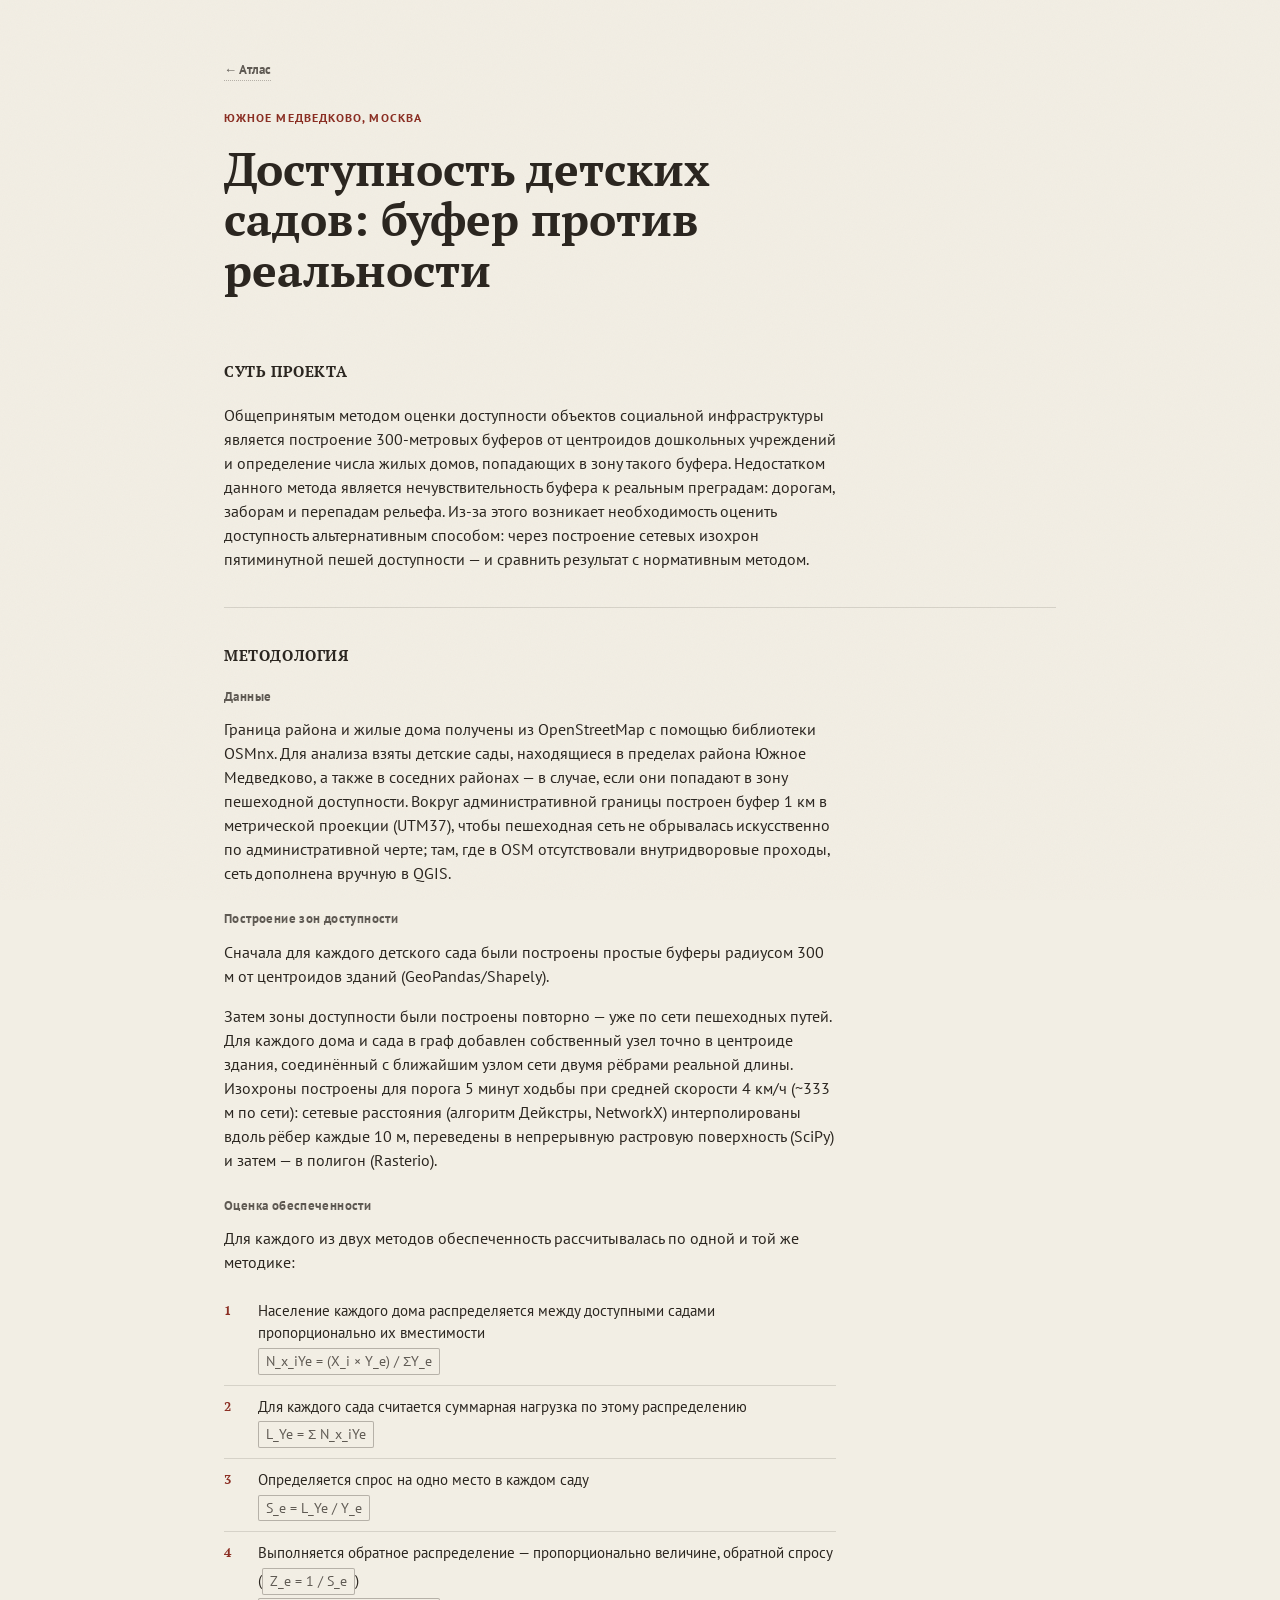
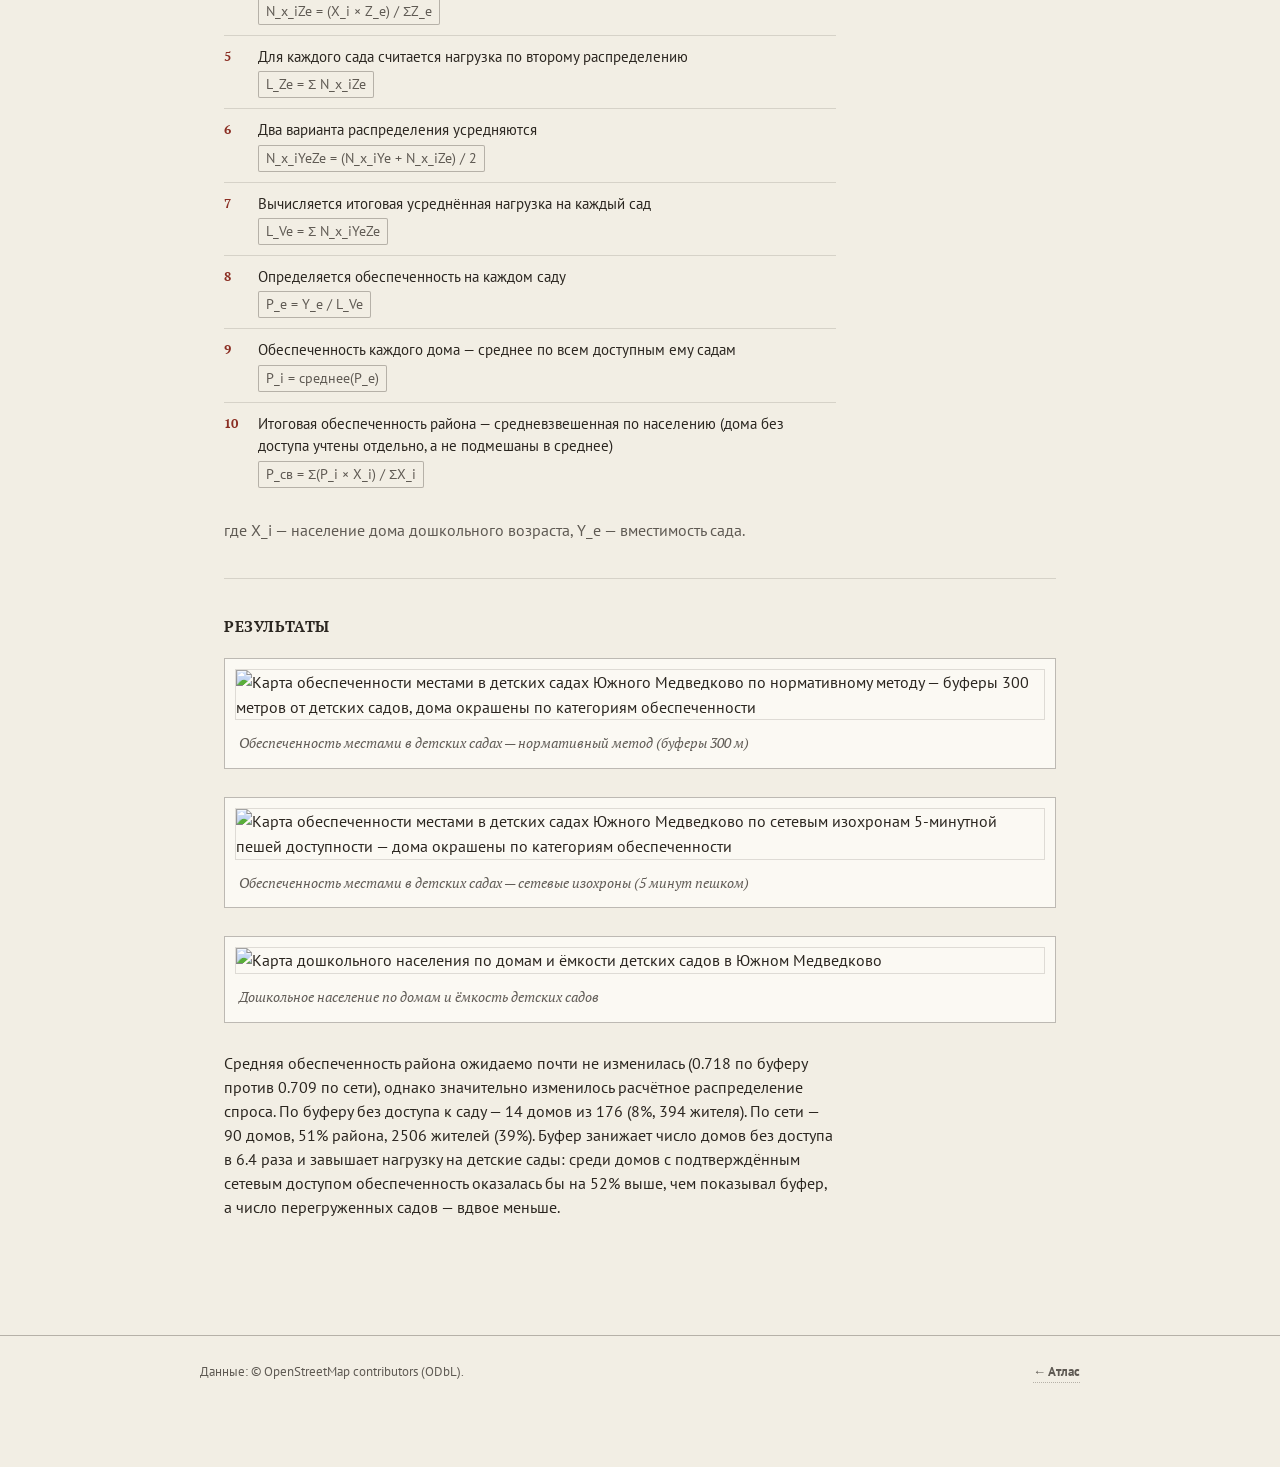
==== kindergarten.html @ d87cf242 "Add files via upload" ====
<!doctype html>
<html lang="ru">
<head>
<meta charset="UTF-8">
<meta name="viewport" content="width=device-width, initial-scale=1">
<title>Доступность детских садов — Поликарпов Дмитрий</title>
<meta name="description" content="Пешая доступность детских садов в Южном Медведково: сравнение нормативного метода (буферы 300 м) с сетевыми изохронами.">
<link rel="preconnect" href="https://fonts.googleapis.com">
<link rel="preconnect" href="https://fonts.gstatic.com" crossorigin>
<link href="https://fonts.googleapis.com/css2?family=PT+Serif:ital,wght@0,400;0,700;1,400&family=PT+Sans:wght@400;700&display=swap" rel="stylesheet">
<link rel="stylesheet" href="../style.css">
</head>
<body>

<header class="project-header reveal">
  <a class="back-link" href="../index.html">← Атлас</a>
  <p class="project-eyebrow">Южное Медведково, Москва</p>
  <h1>Доступность детских садов: буфер против реальности</h1>
</header>

<main class="project-body">

  <section class="project-section reveal">
    <h2>Суть проекта</h2>
    <p>
      Общепринятым методом оценки доступности объектов социальной инфраструктуры
      является построение 300-метровых буферов от центроидов дошкольных учреждений
      и определение числа жилых домов, попадающих в зону такого буфера. Недостатком
      данного метода является нечувствительность буфера к реальным преградам:
      дорогам, заборам и перепадам рельефа. Из-за этого возникает необходимость
      оценить доступность альтернативным способом: через построение сетевых
      изохрон пятиминутной пешей доступности — и сравнить результат с нормативным
      методом.
    </p>
  </section>

  <section class="project-section reveal">
    <h2>Методология</h2>

    <h3>Данные</h3>
    <p>
      Граница района и жилые дома получены из OpenStreetMap с помощью библиотеки
      OSMnx. Для анализа взяты детские сады, находящиеся в пределах района Южное
      Медведково, а также в соседних районах — в случае, если они попадают в зону
      пешеходной доступности. Вокруг административной границы построен буфер 1 км
      в метрической проекции (UTM37), чтобы пешеходная сеть не обрывалась
      искусственно по административной черте; там, где в OSM отсутствовали
      внутридворовые проходы, сеть дополнена вручную в QGIS.
    </p>

    <h3>Построение зон доступности</h3>
    <p>
      Сначала для каждого детского сада были построены простые буферы радиусом
      300 м от центроидов зданий (GeoPandas/Shapely).
    </p>
    <p>
      Затем зоны доступности были построены повторно — уже по сети пешеходных
      путей. Для каждого дома и сада в граф добавлен собственный узел точно в
      центроиде здания, соединённый с ближайшим узлом сети двумя рёбрами реальной
      длины. Изохроны построены для порога 5 минут ходьбы при средней скорости
      4 км/ч (~333 м по сети): сетевые расстояния (алгоритм Дейкстры, NetworkX)
      интерполированы вдоль рёбер каждые 10 м, переведены в непрерывную растровую
      поверхность (SciPy) и затем — в полигон (Rasterio).
    </p>

    <h3>Оценка обеспеченности</h3>
    <p>Для каждого из двух методов обеспеченность рассчитывалась по одной и той же методике:</p>
    <ol class="formula-list">
      <li>Население каждого дома распределяется между доступными садами пропорционально их вместимости<br><code>N_x_iYe = (X_i × Y_e) / ΣY_e</code></li>
      <li>Для каждого сада считается суммарная нагрузка по этому распределению<br><code>L_Ye = Σ N_x_iYe</code></li>
      <li>Определяется спрос на одно место в каждом саду<br><code>S_e = L_Ye / Y_e</code></li>
      <li>Выполняется обратное распределение — пропорционально величине, обратной спросу (<code>Z_e = 1 / S_e</code>)<br><code>N_x_iZe = (X_i × Z_e) / ΣZ_e</code></li>
      <li>Для каждого сада считается нагрузка по второму распределению<br><code>L_Ze = Σ N_x_iZe</code></li>
      <li>Два варианта распределения усредняются<br><code>N_x_iYeZe = (N_x_iYe + N_x_iZe) / 2</code></li>
      <li>Вычисляется итоговая усреднённая нагрузка на каждый сад<br><code>L_Ve = Σ N_x_iYeZe</code></li>
      <li>Определяется обеспеченность на каждом саду<br><code>P_e = Y_e / L_Ve</code></li>
      <li>Обеспеченность каждого дома — среднее по всем доступным ему садам<br><code>P_i = среднее(P_e)</code></li>
      <li>Итоговая обеспеченность района — средневзвешенная по населению (дома без доступа учтены отдельно, а не подмешаны в среднее)<br><code>P_св = Σ(P_i × X_i) / ΣX_i</code></li>
    </ol>
    <p class="formula-note">где X_i — население дома дошкольного возраста, Y_e — вместимость сада.</p>
  </section>

  <section class="project-section reveal">
    <h2>Результаты</h2>

    <div class="gallery">
      <figure>
        <img src="../assets/kindergarten/medvedkovo-buffer.jpg" alt="Карта обеспеченности местами в детских садах Южного Медведково по нормативному методу — буферы 300 метров от детских садов, дома окрашены по категориям обеспеченности">
        <figcaption>Обеспеченность местами в детских садах — нормативный метод (буферы 300 м)</figcaption>
      </figure>
      <figure>
        <img src="../assets/kindergarten/medvedkovo-isochrones.jpg" alt="Карта обеспеченности местами в детских садах Южного Медведково по сетевым изохронам 5-минутной пешей доступности — дома окрашены по категориям обеспеченности">
        <figcaption>Обеспеченность местами в детских садах — сетевые изохроны (5 минут пешком)</figcaption>
      </figure>
      <figure>
        <img src="../assets/kindergarten/medvedkovo-population.jpg" alt="Карта дошкольного населения по домам и ёмкости детских садов в Южном Медведково">
        <figcaption>Дошкольное население по домам и ёмкость детских садов</figcaption>
      </figure>
    </div>

    <p>
      Средняя обеспеченность района ожидаемо почти не изменилась (0.718 по буферу
      против 0.709 по сети), однако значительно изменилось расчётное распределение
      спроса. По буферу без доступа к саду — 14 домов из 176 (8%, 394 жителя). По
      сети — 90 домов, 51% района, 2506 жителей (39%). Буфер занижает число домов
      без доступа в 6.4 раза и завышает нагрузку на детские сады: среди домов с
      подтверждённым сетевым доступом обеспеченность оказалась бы на 52% выше, чем
      показывал буфер, а число перегруженных садов — вдвое меньше.
    </p>
  </section>

</main>

<footer class="site-footer">
  <div class="footer-inner">
    <p>Данные: © OpenStreetMap contributors (ODbL).</p>
    <a class="back-link" href="../index.html">← Атлас</a>
  </div>
</footer>

<script src="../reveal.js"></script>
</body>
</html>
---- style.css ----
/* =========================================================================
   ДИЗАЙН-СИСТЕМА — общая для главной страницы и страниц отдельных проектов.
   Согласована с картографическими отчётами: якорный тёмный цвет, дивергентная
   шкала, PT Serif/PT Sans.
   ========================================================================= */

:root {
  --ink: #2B2620;
  --bg: #F2EEE4;
  --bg-raised: #FBF9F3;
  --rule: rgba(43, 38, 32, 0.14);
  --rule-strong: rgba(43, 38, 32, 0.30);
  --muted: rgba(43, 38, 32, 0.74);
  --accent: #8B2E23;

  --serif: 'PT Serif', Georgia, 'Times New Roman', serif;
  --sans: 'PT Sans', Arial, Helvetica, sans-serif;

  --container: 880px;
  --gap: 26px;
}

* { box-sizing: border-box; }
html { scroll-behavior: smooth; }

@media (prefers-reduced-motion: reduce) {
  html { scroll-behavior: auto; }
  * { animation-duration: 0.001ms !important; transition-duration: 0.001ms !important; }
}

body {
  margin: 0;
  background: var(--bg);
  color: var(--ink);
  font-family: var(--sans);
  font-size: 16px;
  line-height: 1.55;
  -webkit-font-smoothing: antialiased;
  position: relative;
}

body::before {
  content: "";
  position: fixed;
  inset: 0;
  pointer-events: none;
  z-index: 999;
  opacity: 0.035;
  mix-blend-mode: multiply;
  background-image: url("data:image/svg+xml;utf8,<svg xmlns='http://www.w3.org/2000/svg'><filter id='n'><feTurbulence type='fractalNoise' baseFrequency='0.85' numOctaves='2' stitchTiles='stitch'/></filter><rect width='100%25' height='100%25' filter='url(%23n)'/></svg>");
}

a { color: var(--ink); }
a:focus-visible, button:focus-visible {
  outline: 2px solid var(--accent);
  outline-offset: 3px;
}

.reveal {
  opacity: 0;
  transform: translateY(14px);
  transition: opacity 520ms ease, transform 520ms ease;
}
.reveal.is-visible { opacity: 1; transform: translateY(0); }
@media (prefers-reduced-motion: reduce) {
  .reveal { opacity: 1; transform: none; }
}

/* ===== Hero ===== */
.hero {
  position: relative;
  overflow: hidden;
  padding: 104px 24px 84px;
  border-bottom: 1px solid var(--rule-strong);
}
.hero-graticule {
  position: absolute;
  inset: 0;
  background-image:
    repeating-linear-gradient(0deg, var(--rule) 0 1px, transparent 1px 64px),
    repeating-linear-gradient(90deg, var(--rule) 0 1px, transparent 1px 64px);
  mask-image: linear-gradient(180deg, black, transparent 82%);
  -webkit-mask-image: linear-gradient(180deg, black, transparent 82%);
}
.compass {
  position: absolute;
  top: 44px;
  right: 6%;
  width: 88px;
  height: 88px;
  color: var(--ink);
  opacity: 0.5;
}
.hero-inner {
  position: relative;
  max-width: var(--container);
  margin: 0 auto;
}
.eyebrow {
  font-family: var(--sans);
  font-weight: 700;
  letter-spacing: 0.09em;
  text-transform: uppercase;
  font-size: 12px;
  color: var(--accent);
  margin: 0 0 20px;
}
.hero h1 {
  font-family: var(--serif);
  font-weight: 700;
  font-size: clamp(42px, 6vw, 66px);
  line-height: 1.05;
  margin: 0 0 24px;
  max-width: 16ch;
}
.thesis {
  font-family: var(--serif);
  font-style: italic;
  font-size: clamp(17px, 2vw, 20px);
  max-width: 48ch;
  color: var(--ink);
  margin: 0;
}

/* ===== Основная часть ===== */
main {
  max-width: var(--container);
  margin: 0 auto;
  padding: 0 24px;
}
.approach { padding: 44px 0 8px; }
.approach p {
  max-width: 62ch;
  font-size: 15px;
  color: var(--muted);
}

/* ===== Карточки-«листы атласа» (главная) ===== */
.plates {
  display: flex;
  flex-direction: column;
  gap: var(--gap);
  padding: 40px 0 80px;
}

a.plate {
  position: relative;
  display: grid;
  grid-template-columns: 64px 92px 1fr;
  align-items: center;
  gap: 24px;
  padding: 30px 30px 30px 0;
  background: var(--bg-raised);
  border: 1px solid var(--rule-strong);
  text-decoration: none;
  color: var(--ink);
  transition: transform 180ms ease, box-shadow 180ms ease;
}
a.plate::before {
  content: "";
  position: absolute;
  left: -1px; top: -1px; bottom: -1px;
  width: 3px;
  background: var(--accent);
  transform: scaleY(0);
  transform-origin: top;
  transition: transform 220ms ease;
}
a.plate:hover, a.plate:focus-visible {
  transform: translateY(-2px);
  box-shadow: 0 14px 28px rgba(43, 38, 32, 0.10);
}
a.plate:hover::before, a.plate:focus-visible::before { transform: scaleY(1); }

.plate.is-placeholder {
  background: transparent;
  border: 1px dashed var(--rule-strong);
  opacity: 0.7;
  pointer-events: none;
}
.plate.is-placeholder::before { display: none; }

.plate-number {
  font-family: var(--serif);
  font-size: 14px;
  font-weight: 700;
  color: var(--muted);
  align-self: stretch;
  display: flex;
  align-items: center;
  padding-left: 26px;
  border-right: 1px solid var(--rule);
}
.plate-motif {
  display: flex;
  align-items: center;
  justify-content: center;
}
.plate-motif svg { width: 56px; height: 56px; }

.plate-title {
  font-family: var(--serif);
  font-weight: 700;
  font-size: 21px;
  margin: 0;
}

.placeholder-text {
  font-family: var(--serif);
  font-style: italic;
  font-size: 15px;
  color: var(--muted);
  grid-column: 2 / 4;
  margin: 0;
}

/* ===== Футер ===== */
.site-footer {
  border-top: 1px solid var(--rule-strong);
  padding: 26px 24px 56px;
}
.site-footer .footer-inner {
  max-width: var(--container);
  margin: 0 auto;
  display: flex;
  justify-content: space-between;
  align-items: baseline;
  gap: 16px;
  flex-wrap: wrap;
}
.site-footer p { margin: 0; font-size: 12.5px; color: var(--muted); }
.site-footer .to-top {
  font-size: 12.5px;
  font-weight: 700;
  text-decoration: none;
  color: var(--muted);
  border-bottom: 1px dotted var(--rule-strong);
}
.site-footer .to-top:hover { color: var(--accent); }

/* =========================================================================
   СТРАНИЦА ОТДЕЛЬНОГО ПРОЕКТА
   ========================================================================= */

.project-header {
  max-width: var(--container);
  margin: 0 auto;
  padding: 56px 24px 28px;
}
.back-link {
  display: inline-block;
  font-size: 13px;
  font-weight: 700;
  text-decoration: none;
  color: var(--muted);
  border-bottom: 1px dotted var(--rule-strong);
  margin-bottom: 28px;
}
.back-link:hover { color: var(--accent); }

.project-eyebrow {
  font-family: var(--sans);
  font-weight: 700;
  letter-spacing: 0.09em;
  text-transform: uppercase;
  font-size: 12px;
  color: var(--accent);
  margin: 0 0 16px;
}
.project-header h1 {
  font-family: var(--serif);
  font-weight: 700;
  font-size: clamp(32px, 5vw, 46px);
  line-height: 1.1;
  margin: 0;
  max-width: 20ch;
}

.project-body {
  max-width: var(--container);
  margin: 0 auto;
  padding: 0 24px 80px;
}

.project-section {
  padding: 36px 0;
  border-top: 1px solid var(--rule);
}
.project-section:first-child { border-top: none; }

.project-section h2 {
  font-family: var(--serif);
  font-weight: 700;
  font-size: 15px;
  letter-spacing: 0.04em;
  text-transform: uppercase;
  color: var(--ink);
  margin: 0 0 20px;
}

.project-section p {
  max-width: 68ch;
  font-size: 15.5px;
  margin: 0 0 16px;
}
.project-section p:last-child { margin-bottom: 0; }

.project-section h3 {
  font-family: var(--sans);
  font-weight: 700;
  font-size: 13px;
  letter-spacing: 0.03em;
  color: var(--muted);
  margin: 24px 0 10px;
}
.project-section h3:first-of-type { margin-top: 0; }

.formula-list {
  list-style: none;
  counter-reset: step;
  margin: 0 0 20px;
  padding: 0;
  max-width: 68ch;
}
.formula-list li {
  counter-increment: step;
  position: relative;
  padding: 10px 0 10px 34px;
  font-size: 14.5px;
  border-top: 1px solid var(--rule);
}
.formula-list li:first-child { border-top: none; }
.formula-list li::before {
  content: counter(step);
  position: absolute;
  left: 0;
  top: 10px;
  font-family: var(--serif);
  font-weight: 700;
  font-size: 13px;
  color: var(--accent);
}
.formula-list code {
  display: inline-block;
  margin-top: 3px;
  font-family: 'PT Sans', monospace;
  font-size: 13.5px;
  color: var(--muted);
  background: var(--bg);
  border: 1px solid var(--rule-strong);
  padding: 2px 7px;
  border-radius: 2px;
}
.formula-note {
  font-size: 13px;
  color: var(--muted);
  max-width: 68ch;
}

.gallery {
  display: flex;
  flex-direction: column;
  gap: 28px;
  margin: 4px 0 28px;
}
.gallery figure {
  margin: 0;
  border: 1px solid var(--rule-strong);
  background: var(--bg-raised);
  padding: 10px;
}
.gallery img {
  display: block;
  width: 100%;
  height: auto;
  border: 1px solid var(--rule);
}
.gallery figcaption {
  font-family: var(--serif);
  font-style: italic;
  font-size: 14px;
  color: var(--muted);
  padding: 12px 4px 4px;
}

/* ===== Мобильная адаптация ===== */
@media (max-width: 640px) {
  .hero { padding: 76px 20px 60px; }
  .compass { width: 56px; height: 56px; top: 26px; right: 20px; }
  main, .project-header, .project-body { padding-left: 20px; padding-right: 20px; }
  a.plate { grid-template-columns: 36px 1fr; padding: 22px 20px 22px 0; }
  .plate-motif { display: none; }
  .plate-number { padding-left: 14px; font-size: 12.5px; }
  .placeholder-text { grid-column: 2; }
  .site-footer .footer-inner { flex-direction: column; align-items: flex-start; }
}
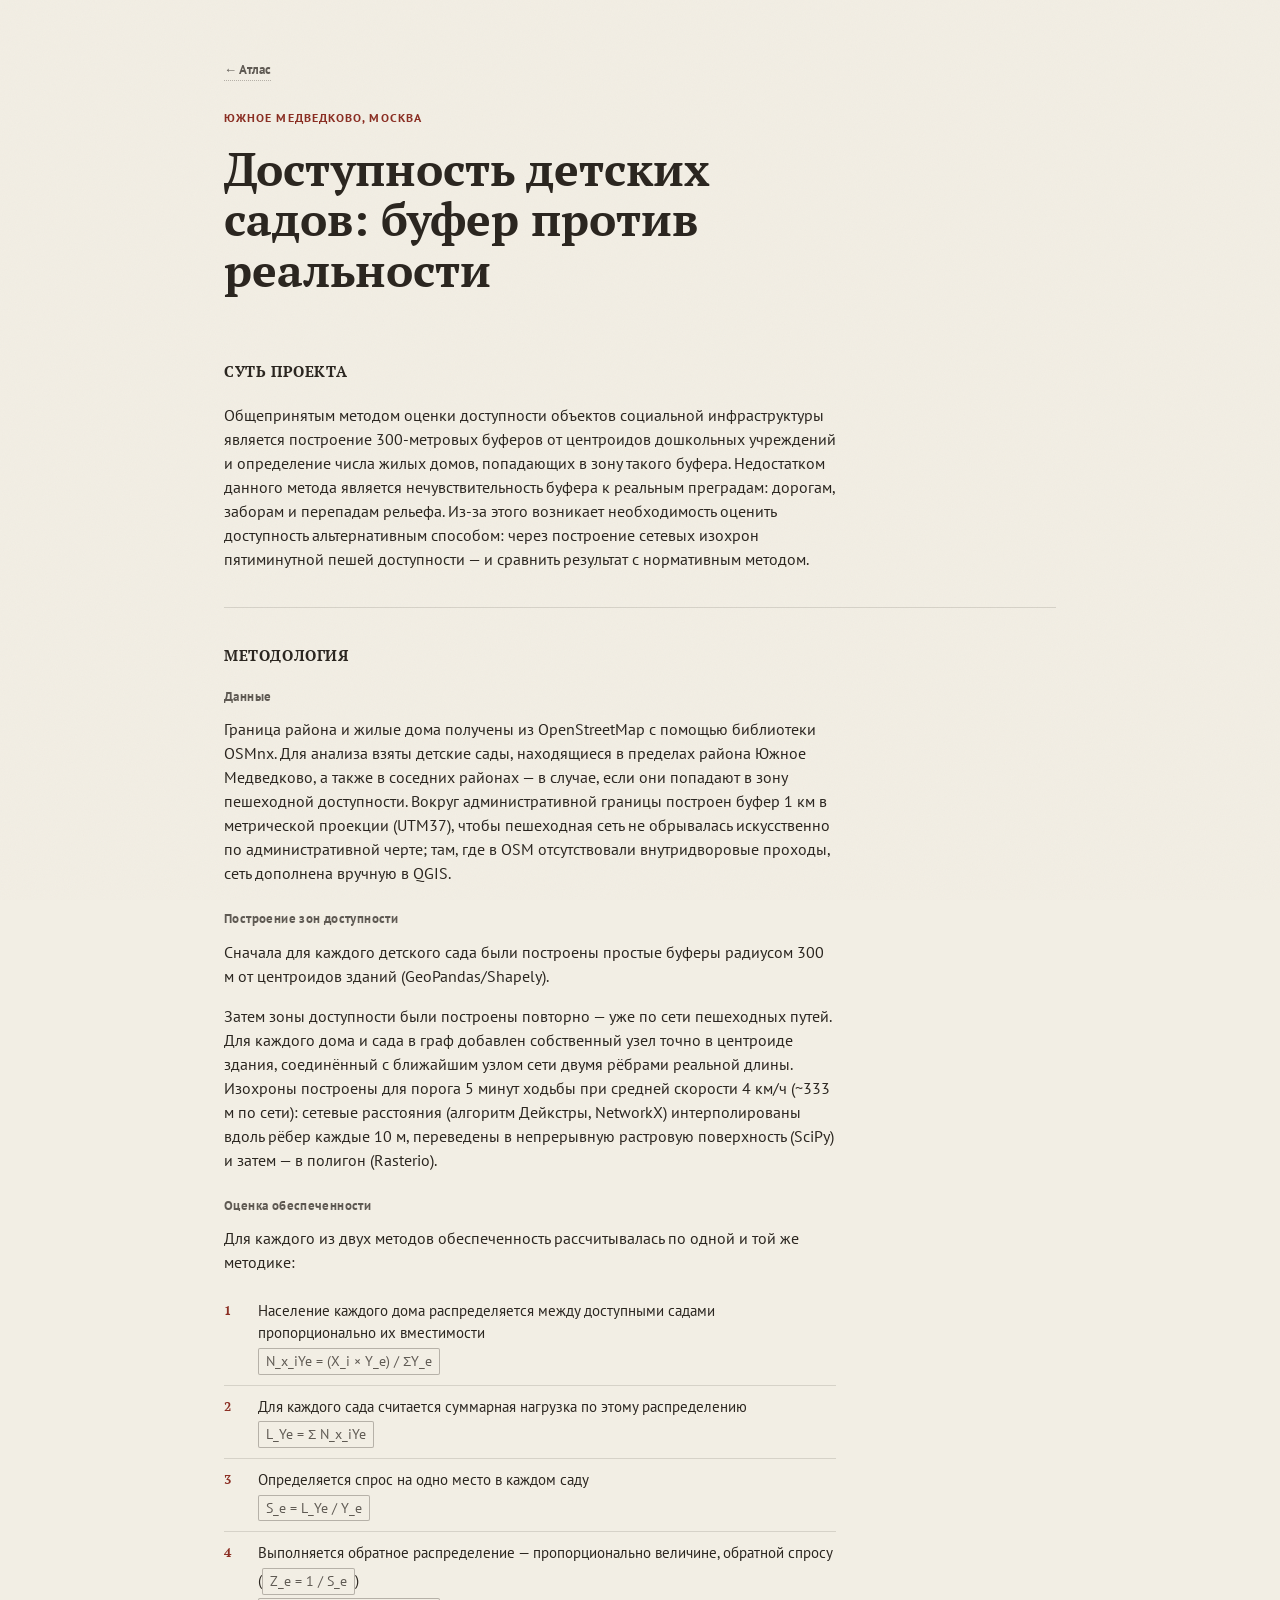
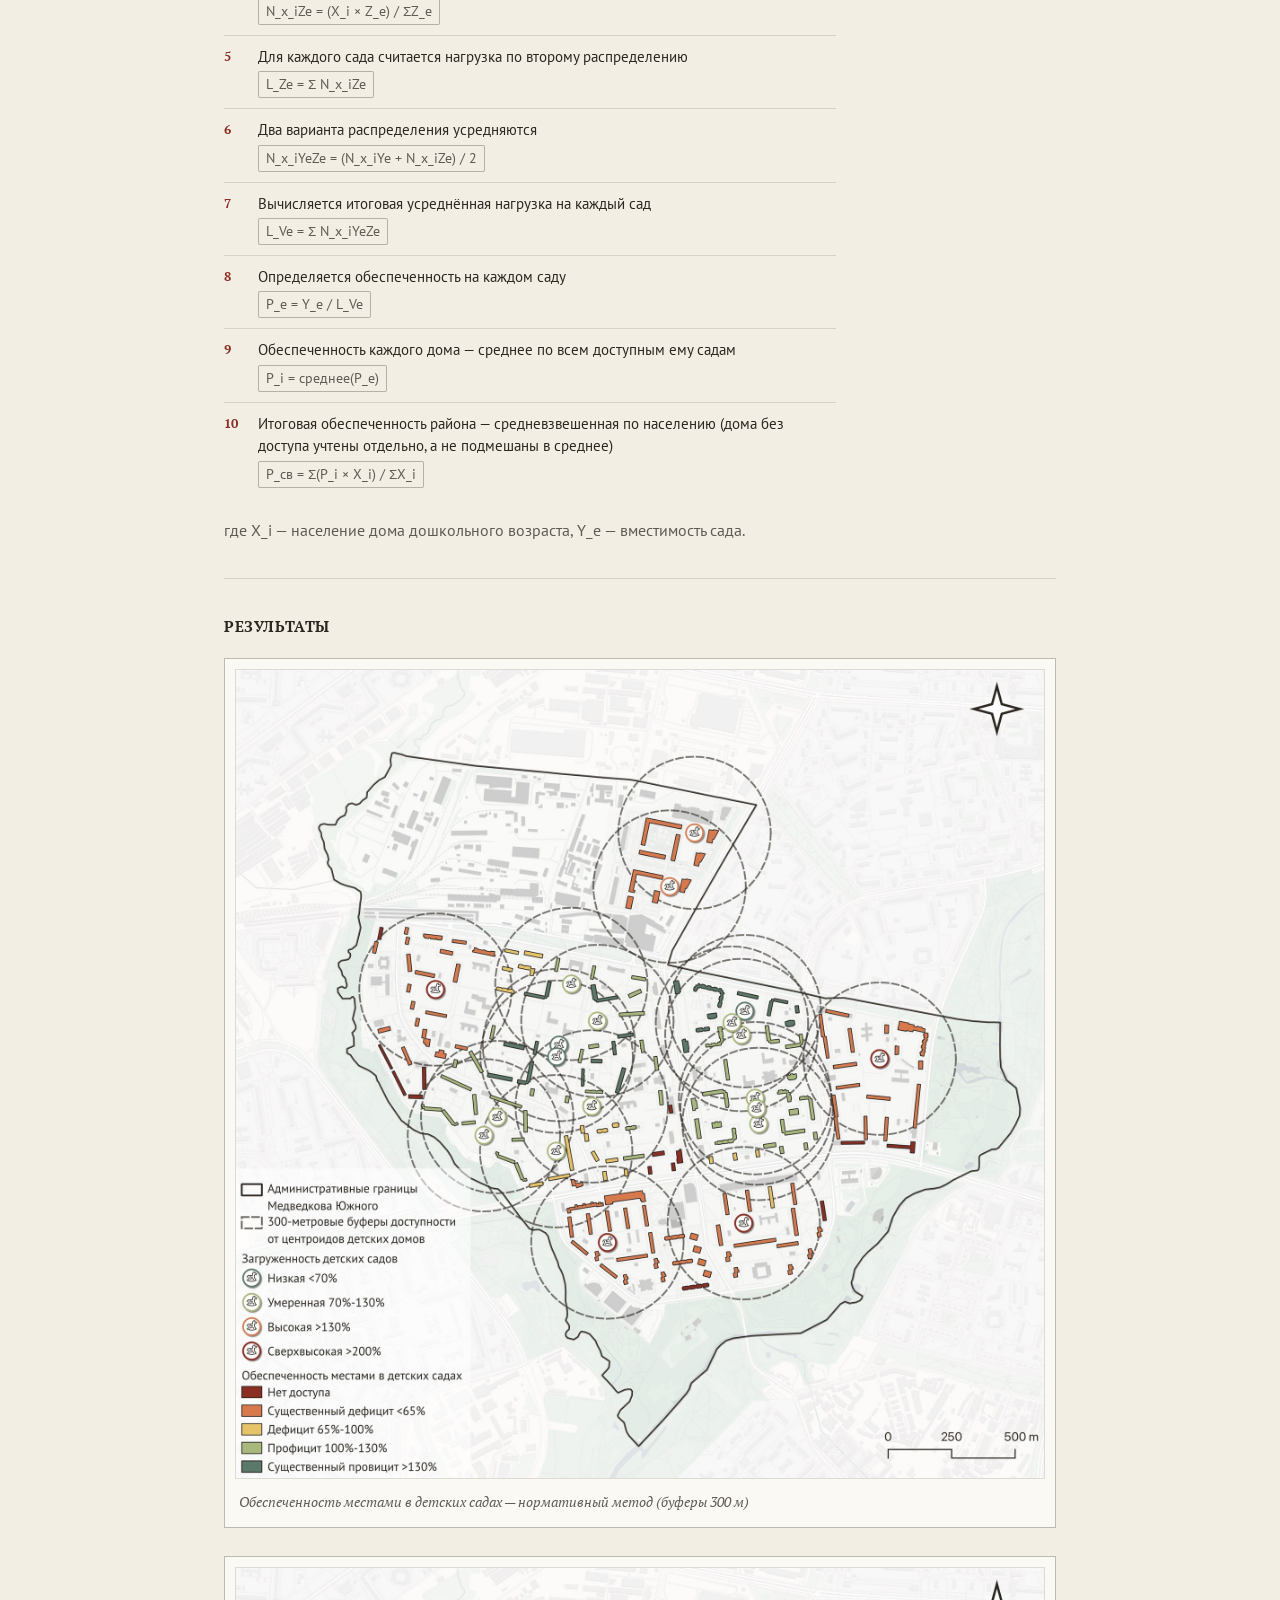
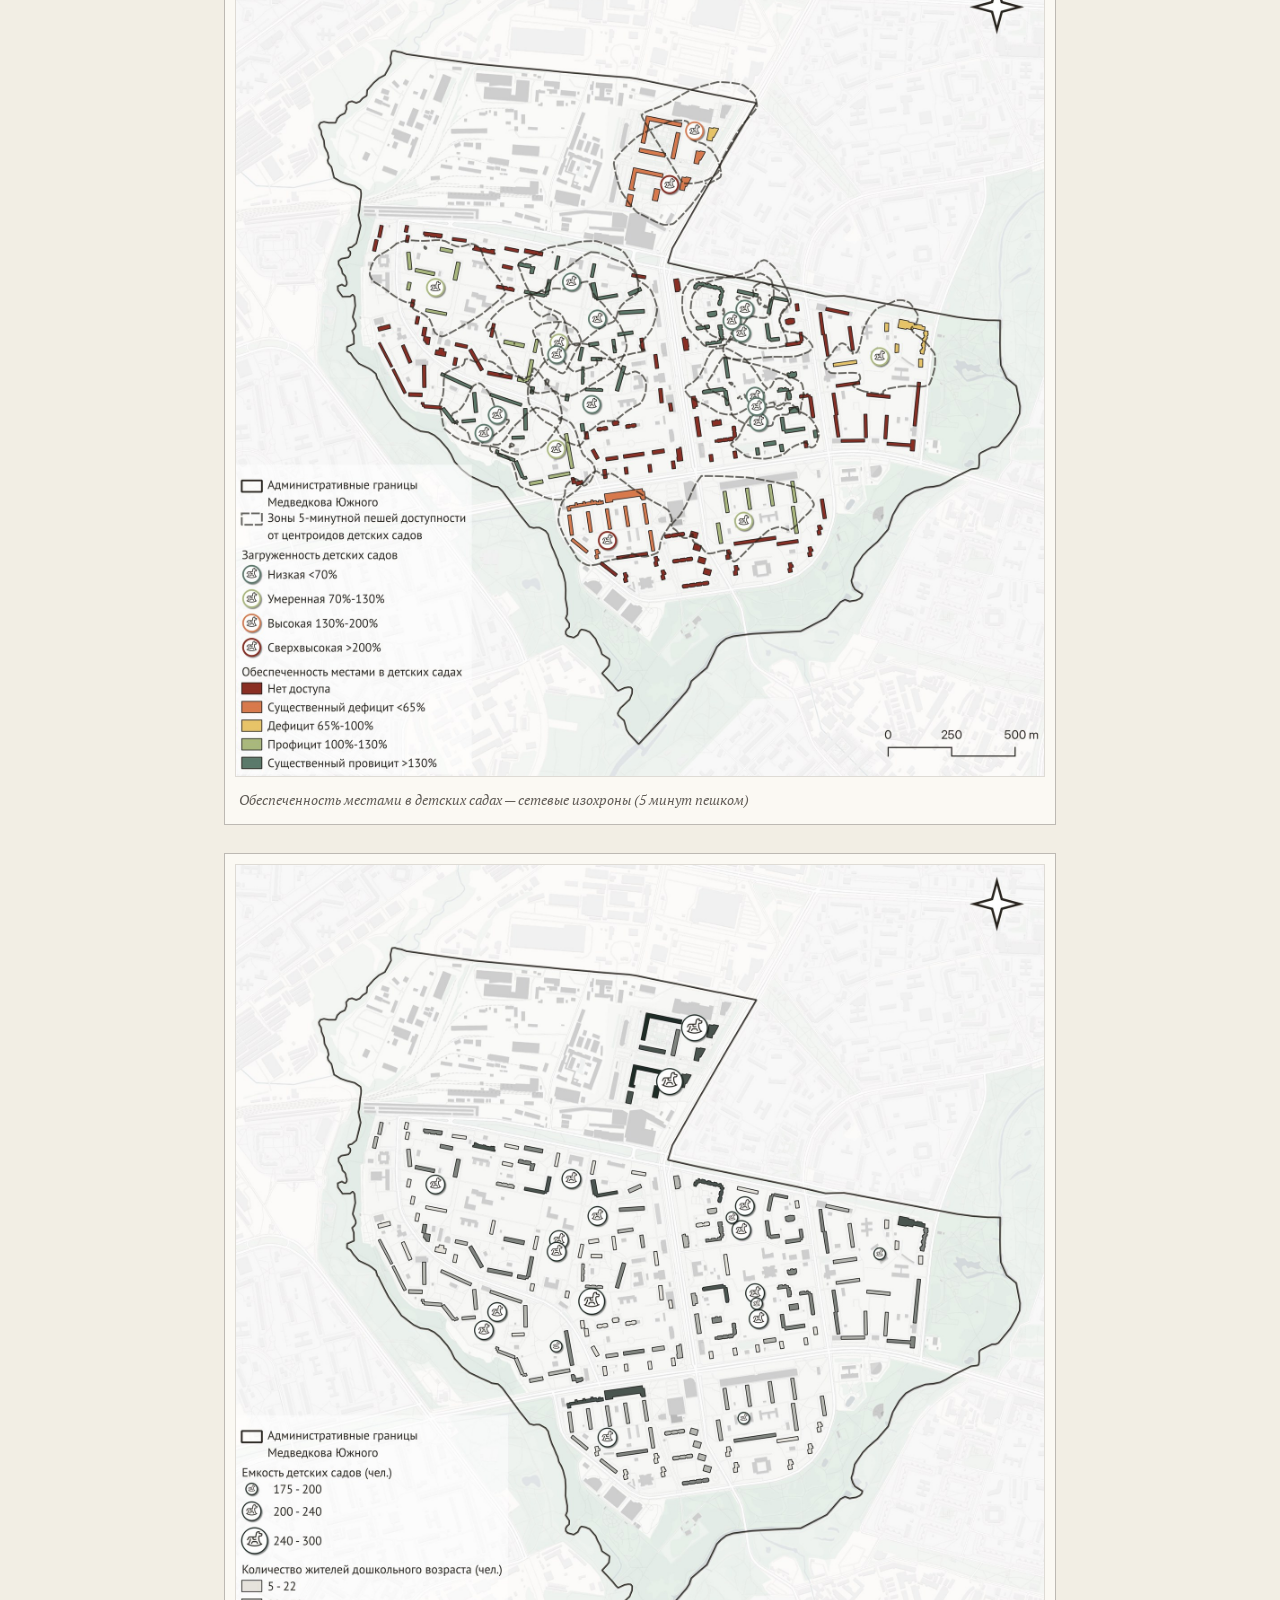
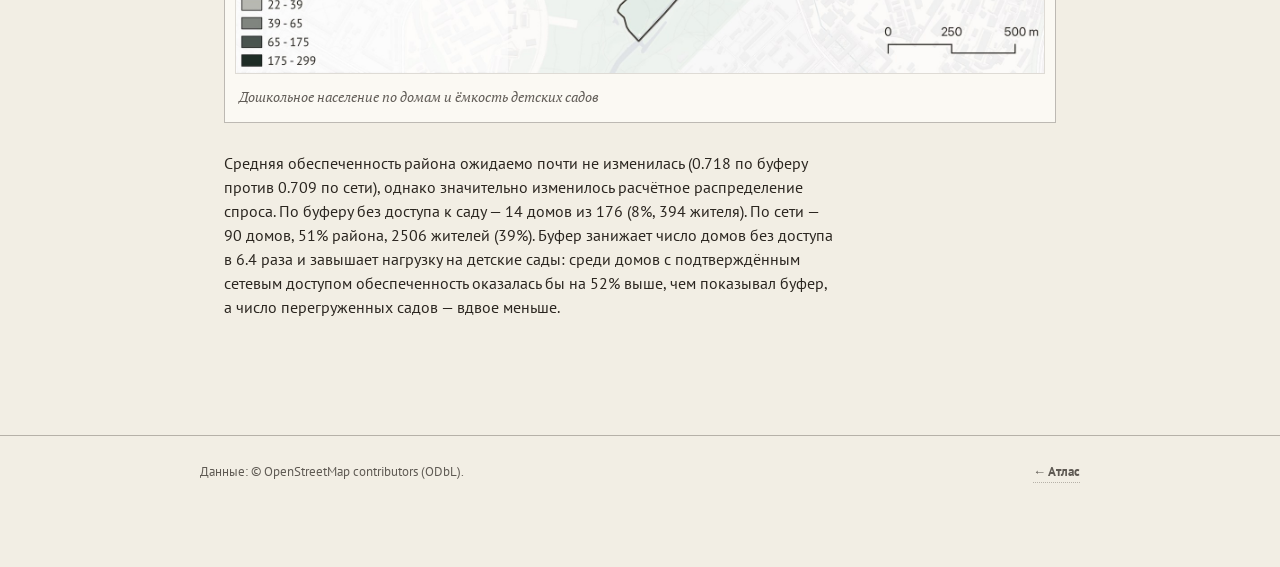
==== commit f03bb0a7: "Add files via upload" ====
--- a/kindergarten.html
+++ b/kindergarten.html
@@ -8,12 +8,12 @@
 <link rel="preconnect" href="https://fonts.googleapis.com">
 <link rel="preconnect" href="https://fonts.gstatic.com" crossorigin>
 <link href="https://fonts.googleapis.com/css2?family=PT+Serif:ital,wght@0,400;0,700;1,400&family=PT+Sans:wght@400;700&display=swap" rel="stylesheet">
-<link rel="stylesheet" href="../style.css">
+<link rel="stylesheet" href="style.css">
 </head>
 <body>
 
 <header class="project-header reveal">
-  <a class="back-link" href="../index.html">← Атлас</a>
+  <a class="back-link" href="index.html">← Атлас</a>
   <p class="project-eyebrow">Южное Медведково, Москва</p>
   <h1>Доступность детских садов: буфер против реальности</h1>
 </header>
@@ -85,15 +85,15 @@
 
     <div class="gallery">
       <figure>
-        <img src="../assets/kindergarten/medvedkovo-buffer.jpg" alt="Карта обеспеченности местами в детских садах Южного Медведково по нормативному методу — буферы 300 метров от детских садов, дома окрашены по категориям обеспеченности">
+        <img src="medvedkovo-buffer.jpg" alt="Карта обеспеченности местами в детских садах Южного Медведково по нормативному методу — буферы 300 метров от детских садов, дома окрашены по категориям обеспеченности">
         <figcaption>Обеспеченность местами в детских садах — нормативный метод (буферы 300 м)</figcaption>
       </figure>
       <figure>
-        <img src="../assets/kindergarten/medvedkovo-isochrones.jpg" alt="Карта обеспеченности местами в детских садах Южного Медведково по сетевым изохронам 5-минутной пешей доступности — дома окрашены по категориям обеспеченности">
+        <img src="medvedkovo-isochrones.jpg" alt="Карта обеспеченности местами в детских садах Южного Медведково по сетевым изохронам 5-минутной пешей доступности — дома окрашены по категориям обеспеченности">
         <figcaption>Обеспеченность местами в детских садах — сетевые изохроны (5 минут пешком)</figcaption>
       </figure>
       <figure>
-        <img src="../assets/kindergarten/medvedkovo-population.jpg" alt="Карта дошкольного населения по домам и ёмкости детских садов в Южном Медведково">
+        <img src="medvedkovo-population.jpg" alt="Карта дошкольного населения по домам и ёмкости детских садов в Южном Медведково">
         <figcaption>Дошкольное население по домам и ёмкость детских садов</figcaption>
       </figure>
     </div>
@@ -114,10 +114,10 @@
 <footer class="site-footer">
   <div class="footer-inner">
     <p>Данные: © OpenStreetMap contributors (ODbL).</p>
-    <a class="back-link" href="../index.html">← Атлас</a>
+    <a class="back-link" href="index.html">← Атлас</a>
   </div>
 </footer>
 
-<script src="../reveal.js"></script>
+<script src="reveal.js"></script>
 </body>
 </html>
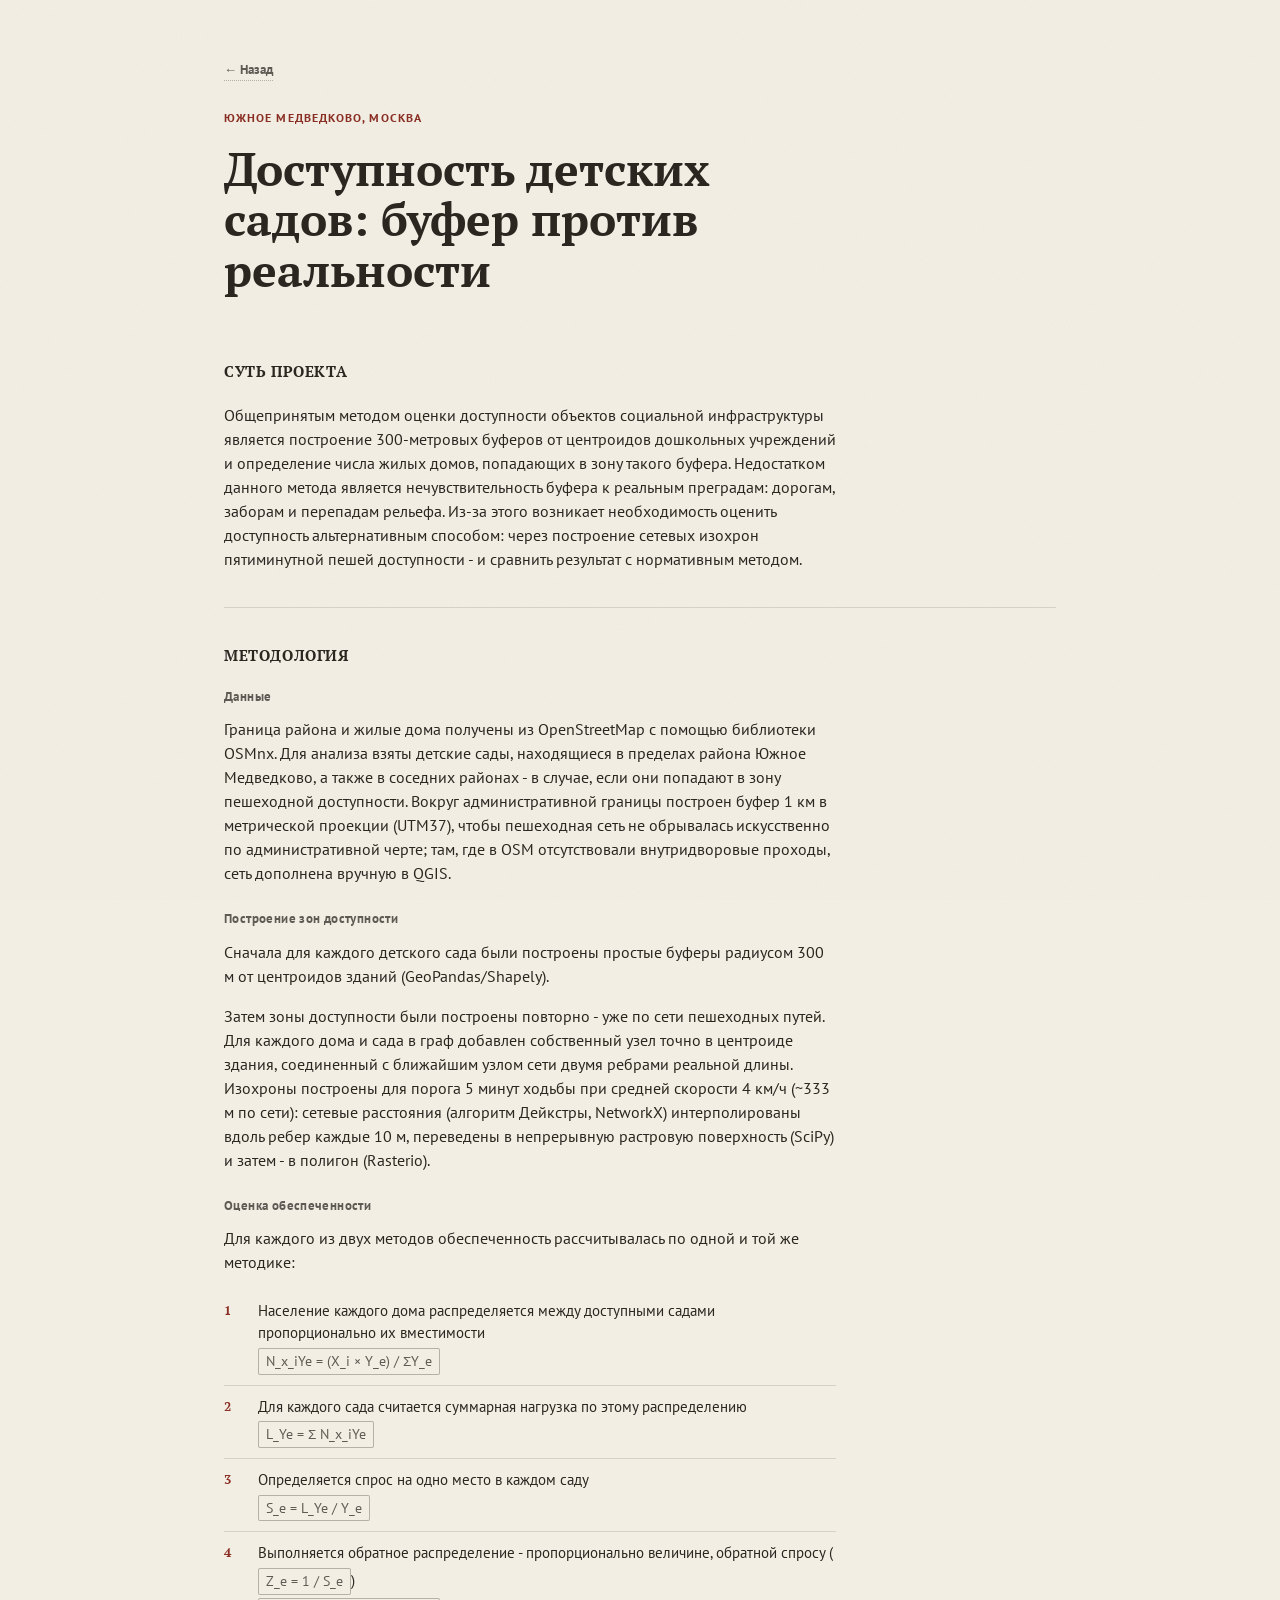
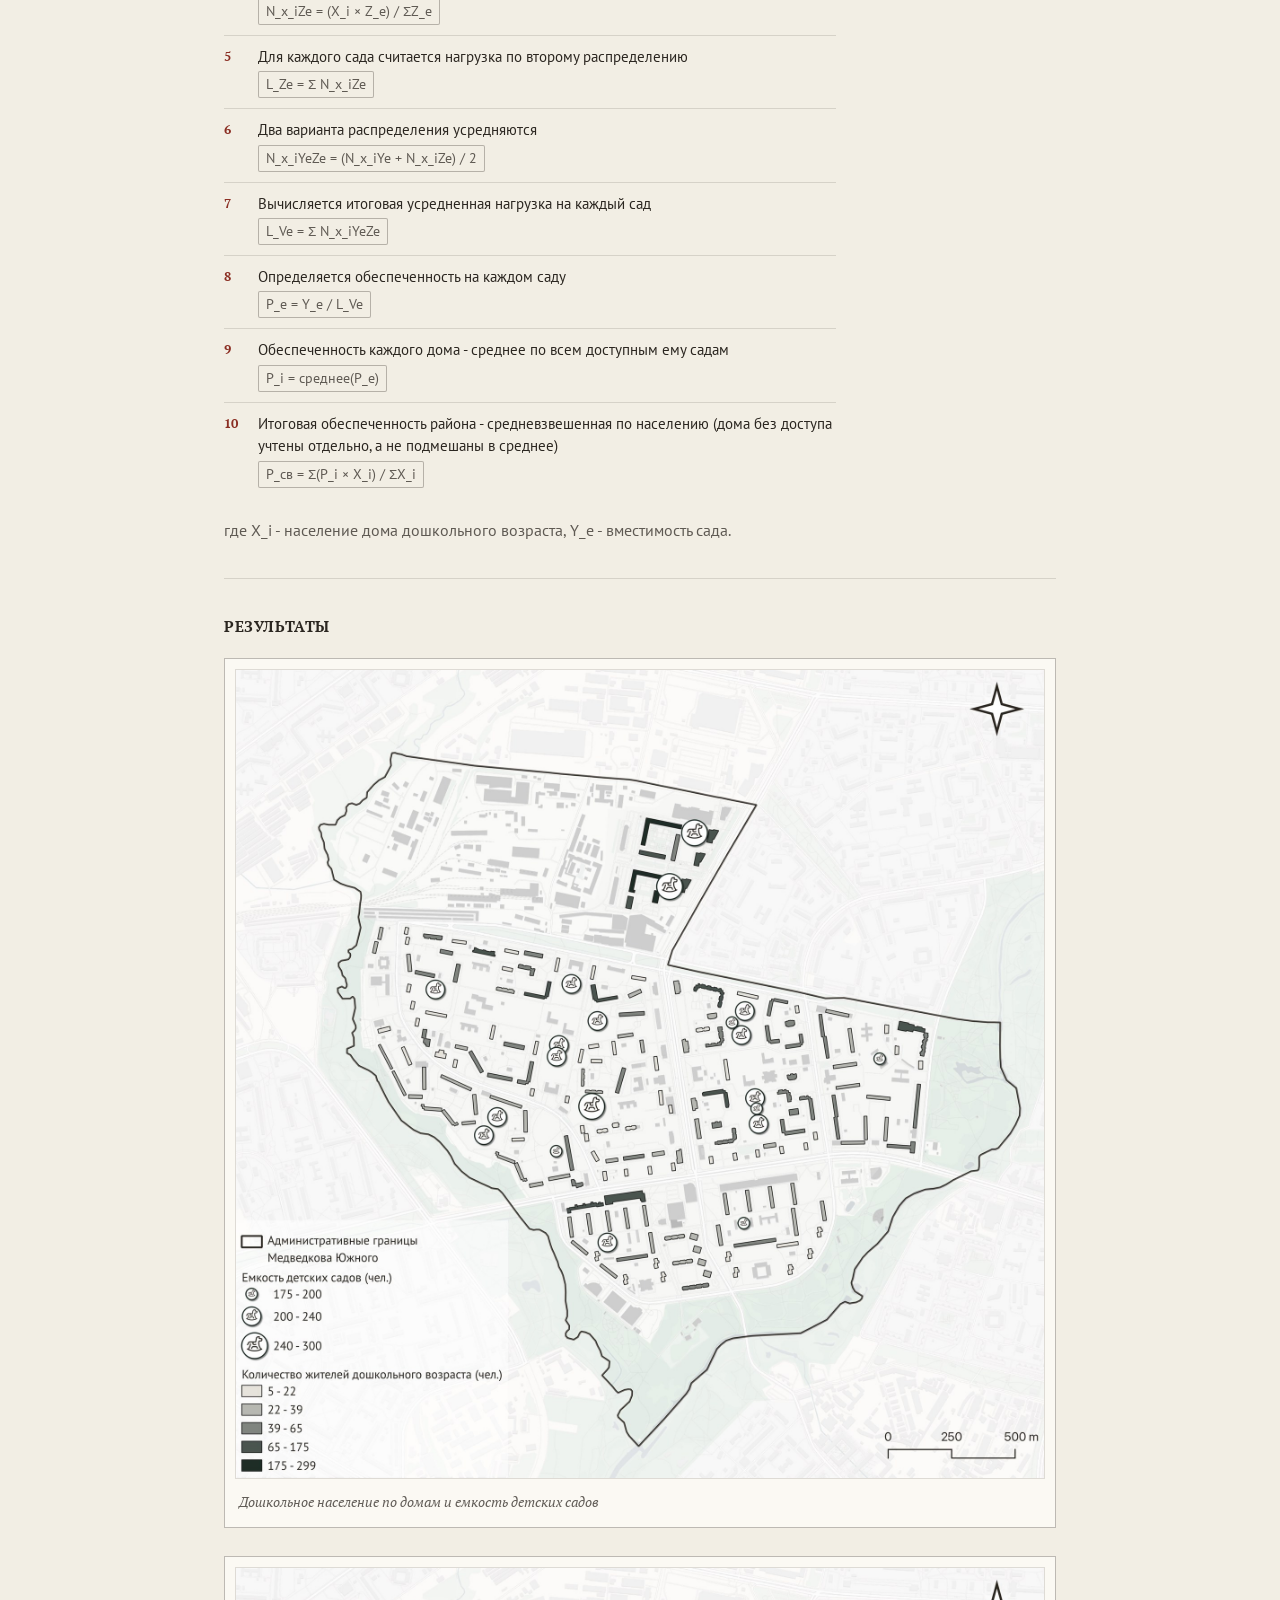
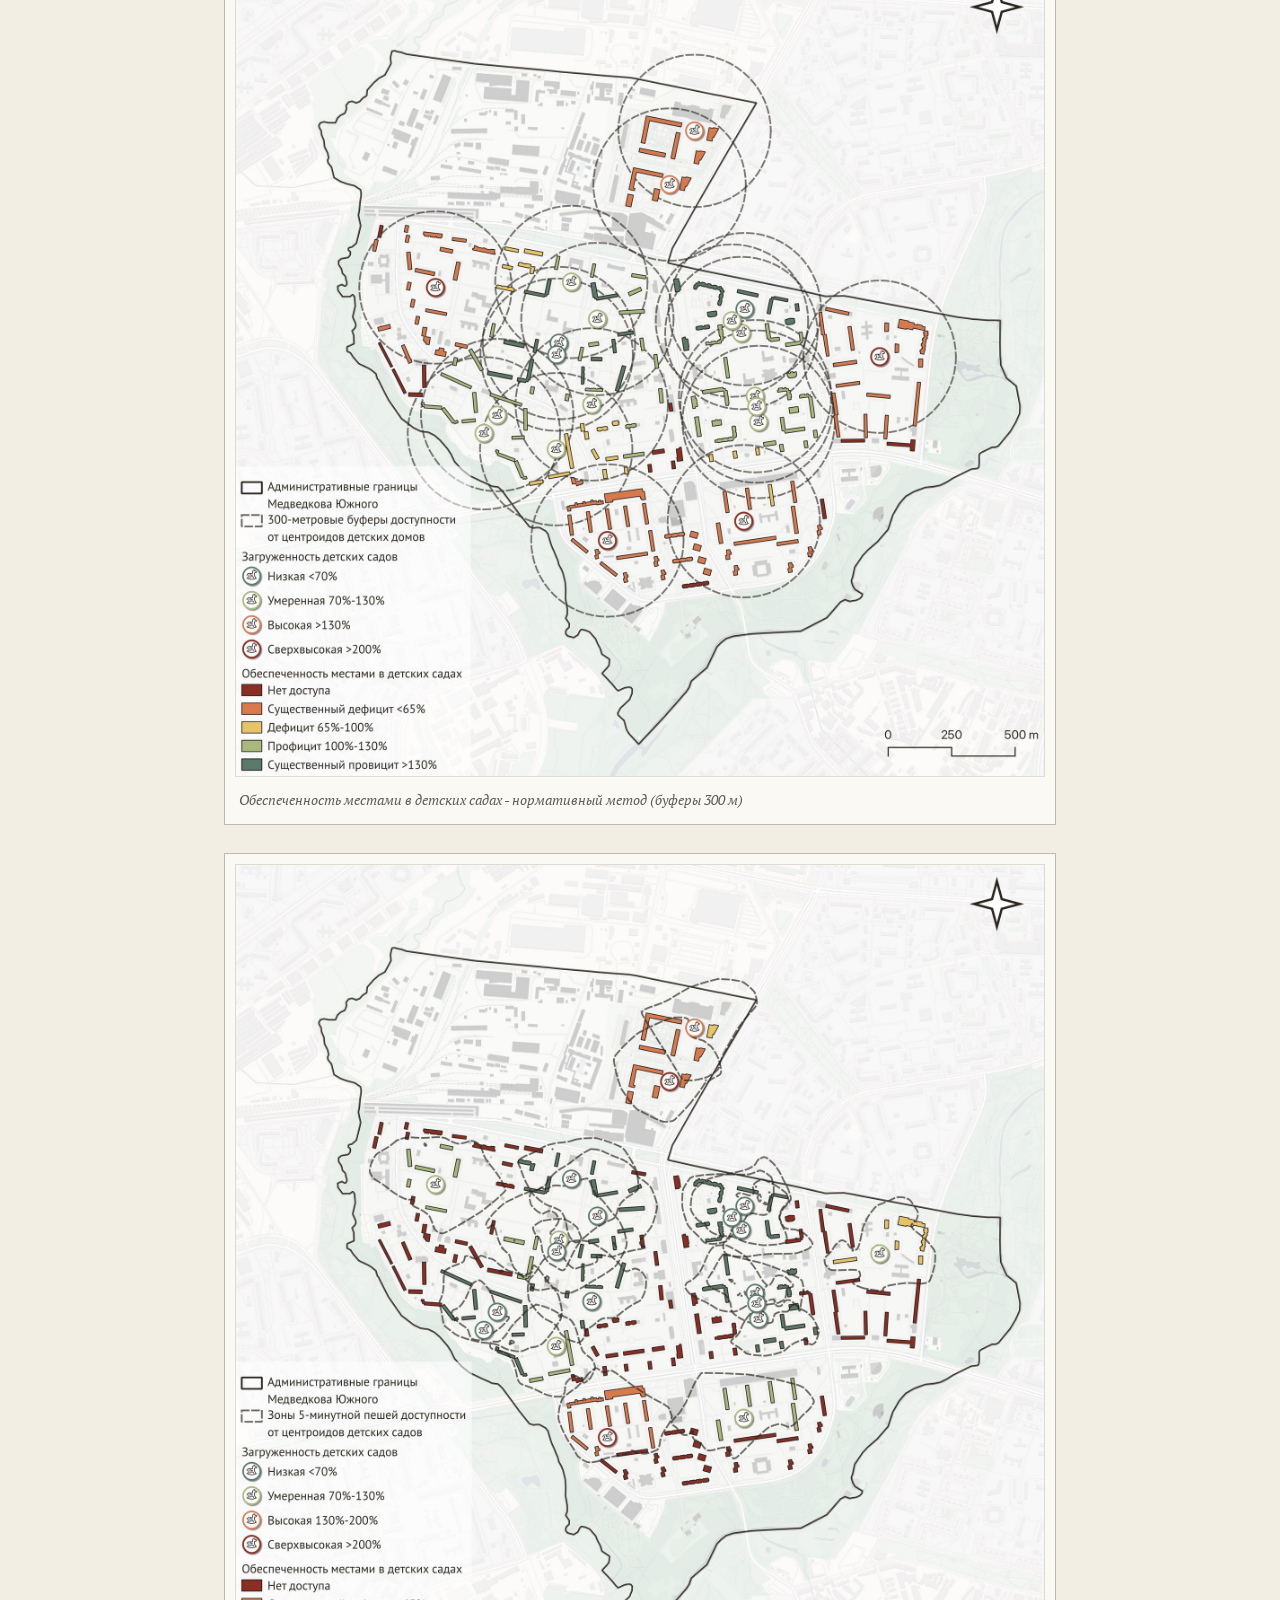
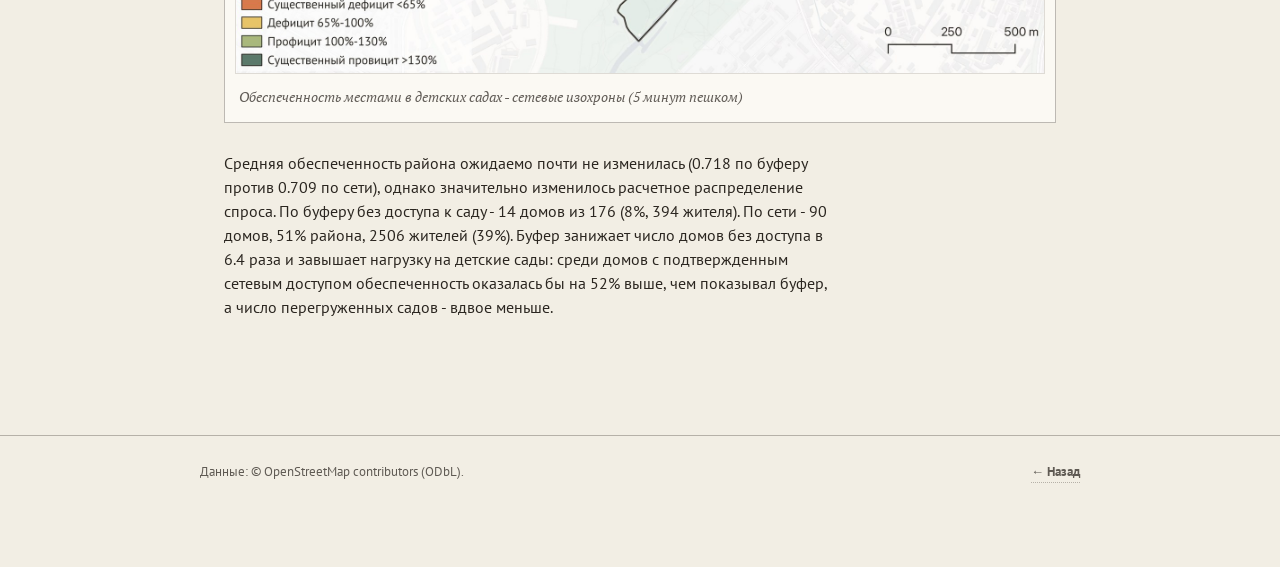
==== commit 1ce37964: "Add files via upload" ====
--- a/kindergarten.html
+++ b/kindergarten.html
@@ -3,7 +3,7 @@
 <head>
 <meta charset="UTF-8">
 <meta name="viewport" content="width=device-width, initial-scale=1">
-<title>Доступность детских садов — Поликарпов Дмитрий</title>
+<title>Доступность детских садов - Поликарпов Дмитрий</title>
 <meta name="description" content="Пешая доступность детских садов в Южном Медведково: сравнение нормативного метода (буферы 300 м) с сетевыми изохронами.">
 <link rel="preconnect" href="https://fonts.googleapis.com">
 <link rel="preconnect" href="https://fonts.gstatic.com" crossorigin>
@@ -12,15 +12,15 @@
 </head>
 <body>
 
-<header class="project-header reveal">
-  <a class="back-link" href="index.html">← Атлас</a>
+<header class="project-header">
+  <a class="back-link" href="index.html">← Назад</a>
   <p class="project-eyebrow">Южное Медведково, Москва</p>
   <h1>Доступность детских садов: буфер против реальности</h1>
 </header>
 
 <main class="project-body">
 
-  <section class="project-section reveal">
+  <section class="project-section">
     <h2>Суть проекта</h2>
     <p>
       Общепринятым методом оценки доступности объектов социальной инфраструктуры
@@ -29,19 +29,19 @@
       данного метода является нечувствительность буфера к реальным преградам:
       дорогам, заборам и перепадам рельефа. Из-за этого возникает необходимость
       оценить доступность альтернативным способом: через построение сетевых
-      изохрон пятиминутной пешей доступности — и сравнить результат с нормативным
+      изохрон пятиминутной пешей доступности - и сравнить результат с нормативным
       методом.
     </p>
   </section>
 
-  <section class="project-section reveal">
+  <section class="project-section">
     <h2>Методология</h2>
 
     <h3>Данные</h3>
     <p>
       Граница района и жилые дома получены из OpenStreetMap с помощью библиотеки
       OSMnx. Для анализа взяты детские сады, находящиеся в пределах района Южное
-      Медведково, а также в соседних районах — в случае, если они попадают в зону
+      Медведково, а также в соседних районах - в случае, если они попадают в зону
       пешеходной доступности. Вокруг административной границы построен буфер 1 км
       в метрической проекции (UTM37), чтобы пешеходная сеть не обрывалась
       искусственно по административной черте; там, где в OSM отсутствовали
@@ -54,13 +54,13 @@
       300 м от центроидов зданий (GeoPandas/Shapely).
     </p>
     <p>
-      Затем зоны доступности были построены повторно — уже по сети пешеходных
+      Затем зоны доступности были построены повторно - уже по сети пешеходных
       путей. Для каждого дома и сада в граф добавлен собственный узел точно в
-      центроиде здания, соединённый с ближайшим узлом сети двумя рёбрами реальной
+      центроиде здания, соединенный с ближайшим узлом сети двумя ребрами реальной
       длины. Изохроны построены для порога 5 минут ходьбы при средней скорости
       4 км/ч (~333 м по сети): сетевые расстояния (алгоритм Дейкстры, NetworkX)
-      интерполированы вдоль рёбер каждые 10 м, переведены в непрерывную растровую
-      поверхность (SciPy) и затем — в полигон (Rasterio).
+      интерполированы вдоль ребер каждые 10 м, переведены в непрерывную растровую
+      поверхность (SciPy) и затем - в полигон (Rasterio).
     </p>
 
     <h3>Оценка обеспеченности</h3>
@@ -69,43 +69,43 @@
       <li>Население каждого дома распределяется между доступными садами пропорционально их вместимости<br><code>N_x_iYe = (X_i × Y_e) / ΣY_e</code></li>
       <li>Для каждого сада считается суммарная нагрузка по этому распределению<br><code>L_Ye = Σ N_x_iYe</code></li>
       <li>Определяется спрос на одно место в каждом саду<br><code>S_e = L_Ye / Y_e</code></li>
-      <li>Выполняется обратное распределение — пропорционально величине, обратной спросу (<code>Z_e = 1 / S_e</code>)<br><code>N_x_iZe = (X_i × Z_e) / ΣZ_e</code></li>
+      <li>Выполняется обратное распределение - пропорционально величине, обратной спросу (<code>Z_e = 1 / S_e</code>)<br><code>N_x_iZe = (X_i × Z_e) / ΣZ_e</code></li>
       <li>Для каждого сада считается нагрузка по второму распределению<br><code>L_Ze = Σ N_x_iZe</code></li>
       <li>Два варианта распределения усредняются<br><code>N_x_iYeZe = (N_x_iYe + N_x_iZe) / 2</code></li>
-      <li>Вычисляется итоговая усреднённая нагрузка на каждый сад<br><code>L_Ve = Σ N_x_iYeZe</code></li>
+      <li>Вычисляется итоговая усредненная нагрузка на каждый сад<br><code>L_Ve = Σ N_x_iYeZe</code></li>
       <li>Определяется обеспеченность на каждом саду<br><code>P_e = Y_e / L_Ve</code></li>
-      <li>Обеспеченность каждого дома — среднее по всем доступным ему садам<br><code>P_i = среднее(P_e)</code></li>
-      <li>Итоговая обеспеченность района — средневзвешенная по населению (дома без доступа учтены отдельно, а не подмешаны в среднее)<br><code>P_св = Σ(P_i × X_i) / ΣX_i</code></li>
+      <li>Обеспеченность каждого дома - среднее по всем доступным ему садам<br><code>P_i = среднее(P_e)</code></li>
+      <li>Итоговая обеспеченность района - средневзвешенная по населению (дома без доступа учтены отдельно, а не подмешаны в среднее)<br><code>P_св = Σ(P_i × X_i) / ΣX_i</code></li>
     </ol>
-    <p class="formula-note">где X_i — население дома дошкольного возраста, Y_e — вместимость сада.</p>
+    <p class="formula-note">где X_i - население дома дошкольного возраста, Y_e - вместимость сада.</p>
   </section>
 
-  <section class="project-section reveal">
+  <section class="project-section">
     <h2>Результаты</h2>
 
     <div class="gallery">
       <figure>
-        <img src="medvedkovo-buffer.jpg" alt="Карта обеспеченности местами в детских садах Южного Медведково по нормативному методу — буферы 300 метров от детских садов, дома окрашены по категориям обеспеченности">
-        <figcaption>Обеспеченность местами в детских садах — нормативный метод (буферы 300 м)</figcaption>
+        <img src="medvedkovo-population.jpg" alt="Карта дошкольного населения по домам и емкости детских садов в Южном Медведково">
+        <figcaption>Дошкольное население по домам и емкость детских садов</figcaption>
       </figure>
       <figure>
-        <img src="medvedkovo-isochrones.jpg" alt="Карта обеспеченности местами в детских садах Южного Медведково по сетевым изохронам 5-минутной пешей доступности — дома окрашены по категориям обеспеченности">
-        <figcaption>Обеспеченность местами в детских садах — сетевые изохроны (5 минут пешком)</figcaption>
+        <img src="medvedkovo-buffer.jpg" alt="Карта обеспеченности местами в детских садах Южного Медведково по нормативному методу - буферы 300 метров от детских садов, дома окрашены по категориям обеспеченности">
+        <figcaption>Обеспеченность местами в детских садах - нормативный метод (буферы 300 м)</figcaption>
       </figure>
       <figure>
-        <img src="medvedkovo-population.jpg" alt="Карта дошкольного населения по домам и ёмкости детских садов в Южном Медведково">
-        <figcaption>Дошкольное население по домам и ёмкость детских садов</figcaption>
+        <img src="medvedkovo-isochrones.jpg" alt="Карта обеспеченности местами в детских садах Южного Медведково по сетевым изохронам 5-минутной пешей доступности - дома окрашены по категориям обеспеченности">
+        <figcaption>Обеспеченность местами в детских садах - сетевые изохроны (5 минут пешком)</figcaption>
       </figure>
     </div>
 
     <p>
       Средняя обеспеченность района ожидаемо почти не изменилась (0.718 по буферу
-      против 0.709 по сети), однако значительно изменилось расчётное распределение
-      спроса. По буферу без доступа к саду — 14 домов из 176 (8%, 394 жителя). По
-      сети — 90 домов, 51% района, 2506 жителей (39%). Буфер занижает число домов
+      против 0.709 по сети), однако значительно изменилось расчетное распределение
+      спроса. По буферу без доступа к саду - 14 домов из 176 (8%, 394 жителя). По
+      сети - 90 домов, 51% района, 2506 жителей (39%). Буфер занижает число домов
       без доступа в 6.4 раза и завышает нагрузку на детские сады: среди домов с
-      подтверждённым сетевым доступом обеспеченность оказалась бы на 52% выше, чем
-      показывал буфер, а число перегруженных садов — вдвое меньше.
+      подтвержденным сетевым доступом обеспеченность оказалась бы на 52% выше, чем
+      показывал буфер, а число перегруженных садов - вдвое меньше.
     </p>
   </section>
 
@@ -114,10 +114,9 @@
 <footer class="site-footer">
   <div class="footer-inner">
     <p>Данные: © OpenStreetMap contributors (ODbL).</p>
-    <a class="back-link" href="index.html">← Атлас</a>
+    <a class="back-link" href="index.html">← Назад</a>
   </div>
 </footer>
 
-<script src="reveal.js"></script>
 </body>
 </html>
--- a/style.css
+++ b/style.css
@@ -1,6 +1,6 @@
 /* =========================================================================
-   ДИЗАЙН-СИСТЕМА — общая для главной страницы и страниц отдельных проектов.
-   Согласована с картографическими отчётами: якорный тёмный цвет, дивергентная
+   ДИЗАЙН-СИСТЕМА - общая для главной страницы и страниц отдельных проектов.
+   Согласована с картографическими отчетами: якорный темный цвет, дивергентная
    шкала, PT Serif/PT Sans.
    ========================================================================= */
 
@@ -54,16 +54,6 @@
 a:focus-visible, button:focus-visible {
   outline: 2px solid var(--accent);
   outline-offset: 3px;
-}
-
-.reveal {
-  opacity: 0;
-  transform: translateY(14px);
-  transition: opacity 520ms ease, transform 520ms ease;
-}
-.reveal.is-visible { opacity: 1; transform: translateY(0); }
-@media (prefers-reduced-motion: reduce) {
-  .reveal { opacity: 1; transform: none; }
 }
 
 /* ===== Hero ===== */
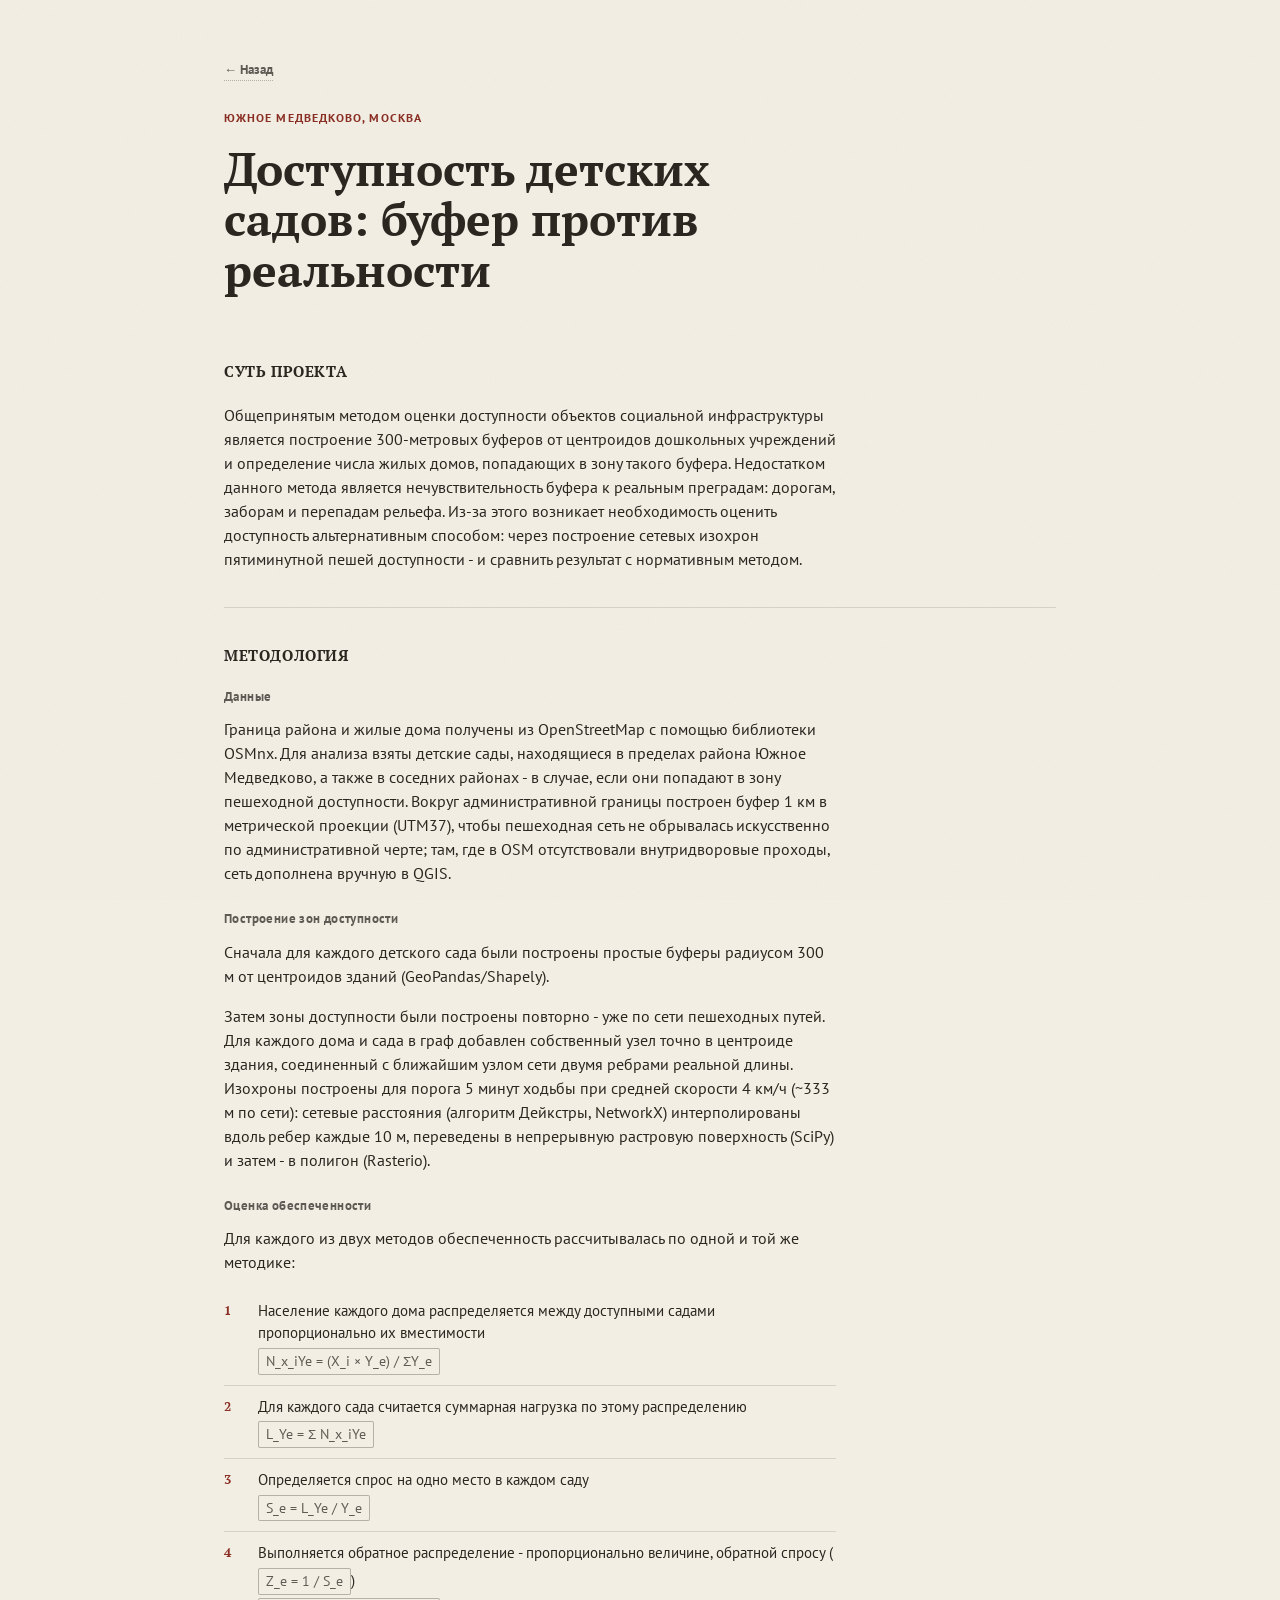
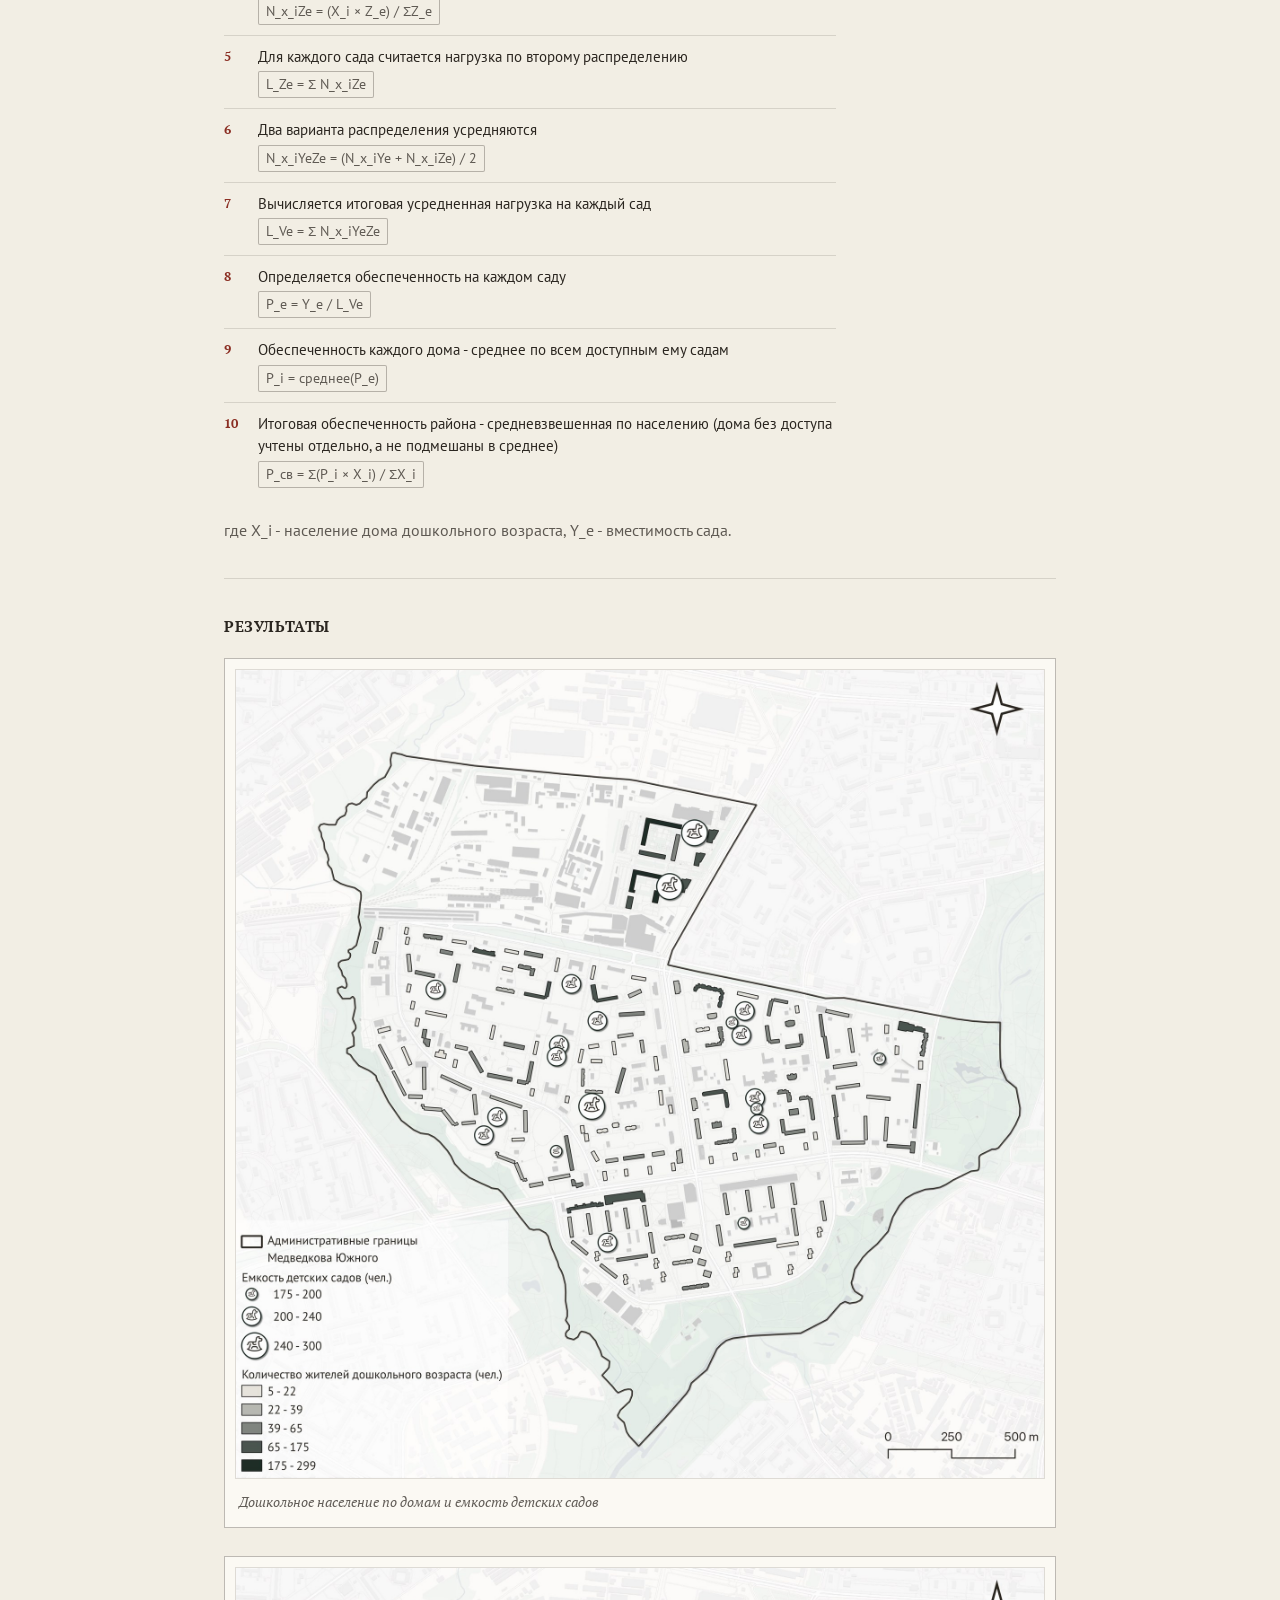
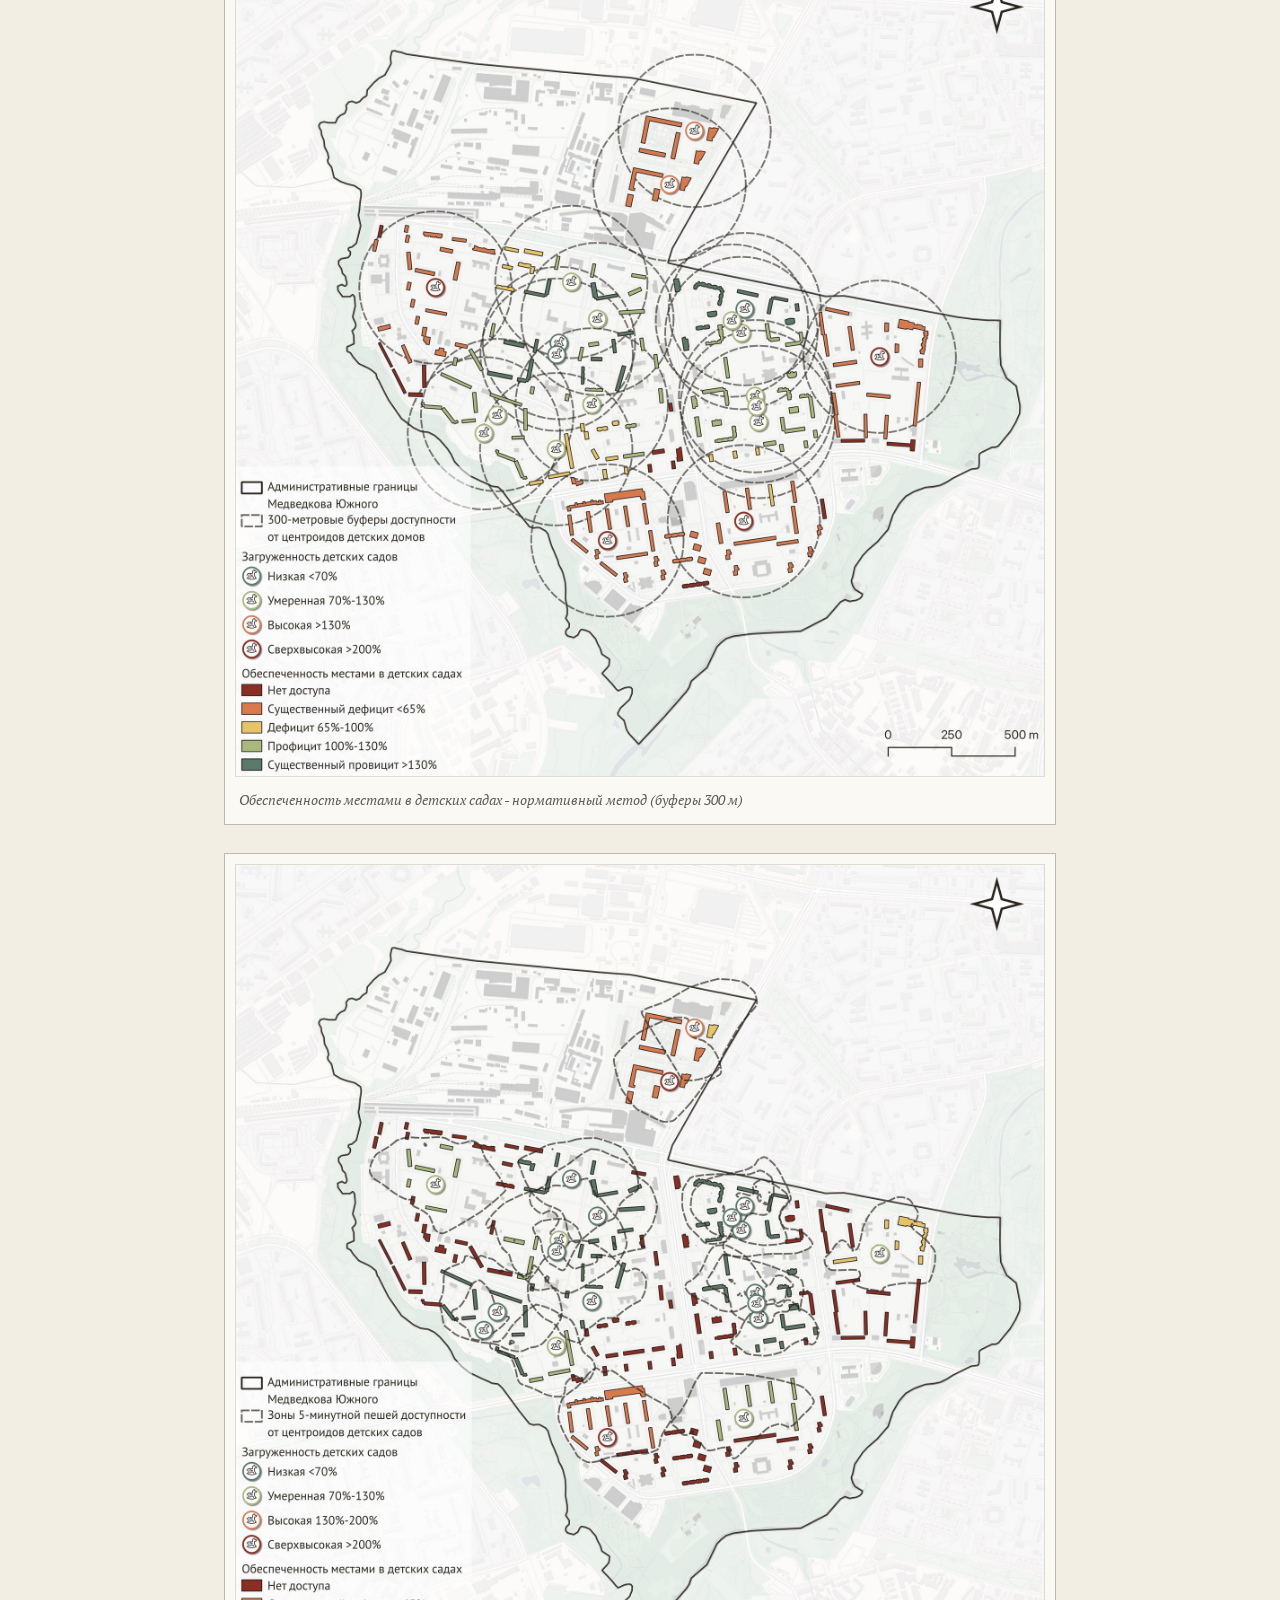
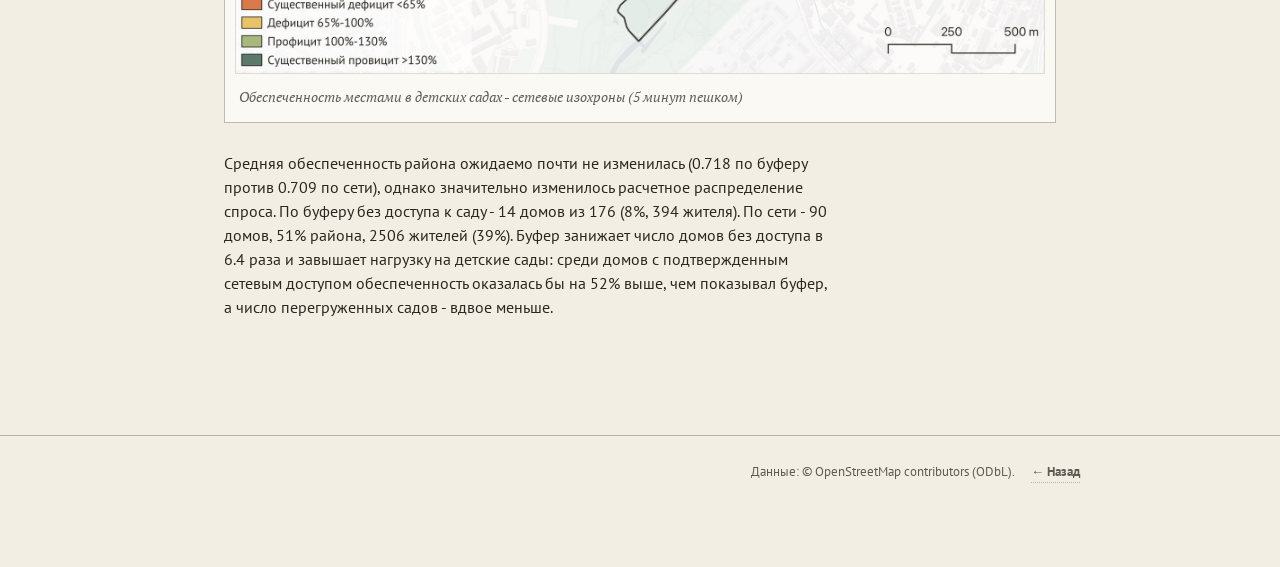
==== commit d344dbe9: "Add files via upload" ====
--- a/kindergarten.html
+++ b/kindergarten.html
@@ -13,7 +13,7 @@
 <body>
 
 <header class="project-header">
-  <a class="back-link" href="index.html">← Назад</a>
+  <a class="back-link" href="index.html" onclick="if(document.referrer && document.referrer.indexOf(location.host)!==-1){history.back();return false;}">← Назад</a>
   <p class="project-eyebrow">Южное Медведково, Москва</p>
   <h1>Доступность детских садов: буфер против реальности</h1>
 </header>
@@ -114,7 +114,7 @@
 <footer class="site-footer">
   <div class="footer-inner">
     <p>Данные: © OpenStreetMap contributors (ODbL).</p>
-    <a class="back-link" href="index.html">← Назад</a>
+    <a class="back-link" href="index.html" onclick="if(document.referrer && document.referrer.indexOf(location.host)!==-1){history.back();return false;}">← Назад</a>
   </div>
 </footer>
 
--- a/style.css
+++ b/style.css
@@ -125,6 +125,15 @@
   color: var(--muted);
 }
 
+.skills-text {
+  font-family: var(--serif);
+  font-style: italic;
+  font-size: clamp(17px, 2vw, 20px);
+  color: var(--ink);
+  max-width: 78ch;
+  margin: 0;
+}
+
 /* ===== Карточки-«листы атласа» (главная) ===== */
 .plates {
   display: flex;
@@ -162,14 +171,6 @@
 }
 a.plate:hover::before, a.plate:focus-visible::before { transform: scaleY(1); }
 
-.plate.is-placeholder {
-  background: transparent;
-  border: 1px dashed var(--rule-strong);
-  opacity: 0.7;
-  pointer-events: none;
-}
-.plate.is-placeholder::before { display: none; }
-
 .plate-number {
   font-family: var(--serif);
   font-size: 14px;
@@ -195,15 +196,6 @@
   margin: 0;
 }
 
-.placeholder-text {
-  font-family: var(--serif);
-  font-style: italic;
-  font-size: 15px;
-  color: var(--muted);
-  grid-column: 2 / 4;
-  margin: 0;
-}
-
 /* ===== Футер ===== */
 .site-footer {
   border-top: 1px solid var(--rule-strong);
@@ -213,7 +205,7 @@
   max-width: var(--container);
   margin: 0 auto;
   display: flex;
-  justify-content: space-between;
+  justify-content: flex-end;
   align-items: baseline;
   gap: 16px;
   flex-wrap: wrap;
@@ -347,6 +339,27 @@
   max-width: 68ch;
 }
 
+.simple-list {
+  list-style: none;
+  margin: 0;
+  padding: 0;
+  max-width: 68ch;
+}
+.simple-list li {
+  position: relative;
+  padding: 9px 0 9px 18px;
+  font-size: 15.5px;
+  border-top: 1px solid var(--rule);
+}
+.simple-list li:first-child { border-top: none; padding-top: 0; }
+.simple-list li::before {
+  content: "-";
+  position: absolute;
+  left: 0;
+  top: 9px;
+  color: var(--accent);
+}
+
 .gallery {
   display: flex;
   flex-direction: column;
@@ -363,6 +376,12 @@
   display: block;
   width: 100%;
   height: auto;
+  border: 1px solid var(--rule);
+}
+.gallery iframe {
+  display: block;
+  width: 100%;
+  height: 600px;
   border: 1px solid var(--rule);
 }
 .gallery figcaption {
@@ -381,6 +400,5 @@
   a.plate { grid-template-columns: 36px 1fr; padding: 22px 20px 22px 0; }
   .plate-motif { display: none; }
   .plate-number { padding-left: 14px; font-size: 12.5px; }
-  .placeholder-text { grid-column: 2; }
   .site-footer .footer-inner { flex-direction: column; align-items: flex-start; }
 }
